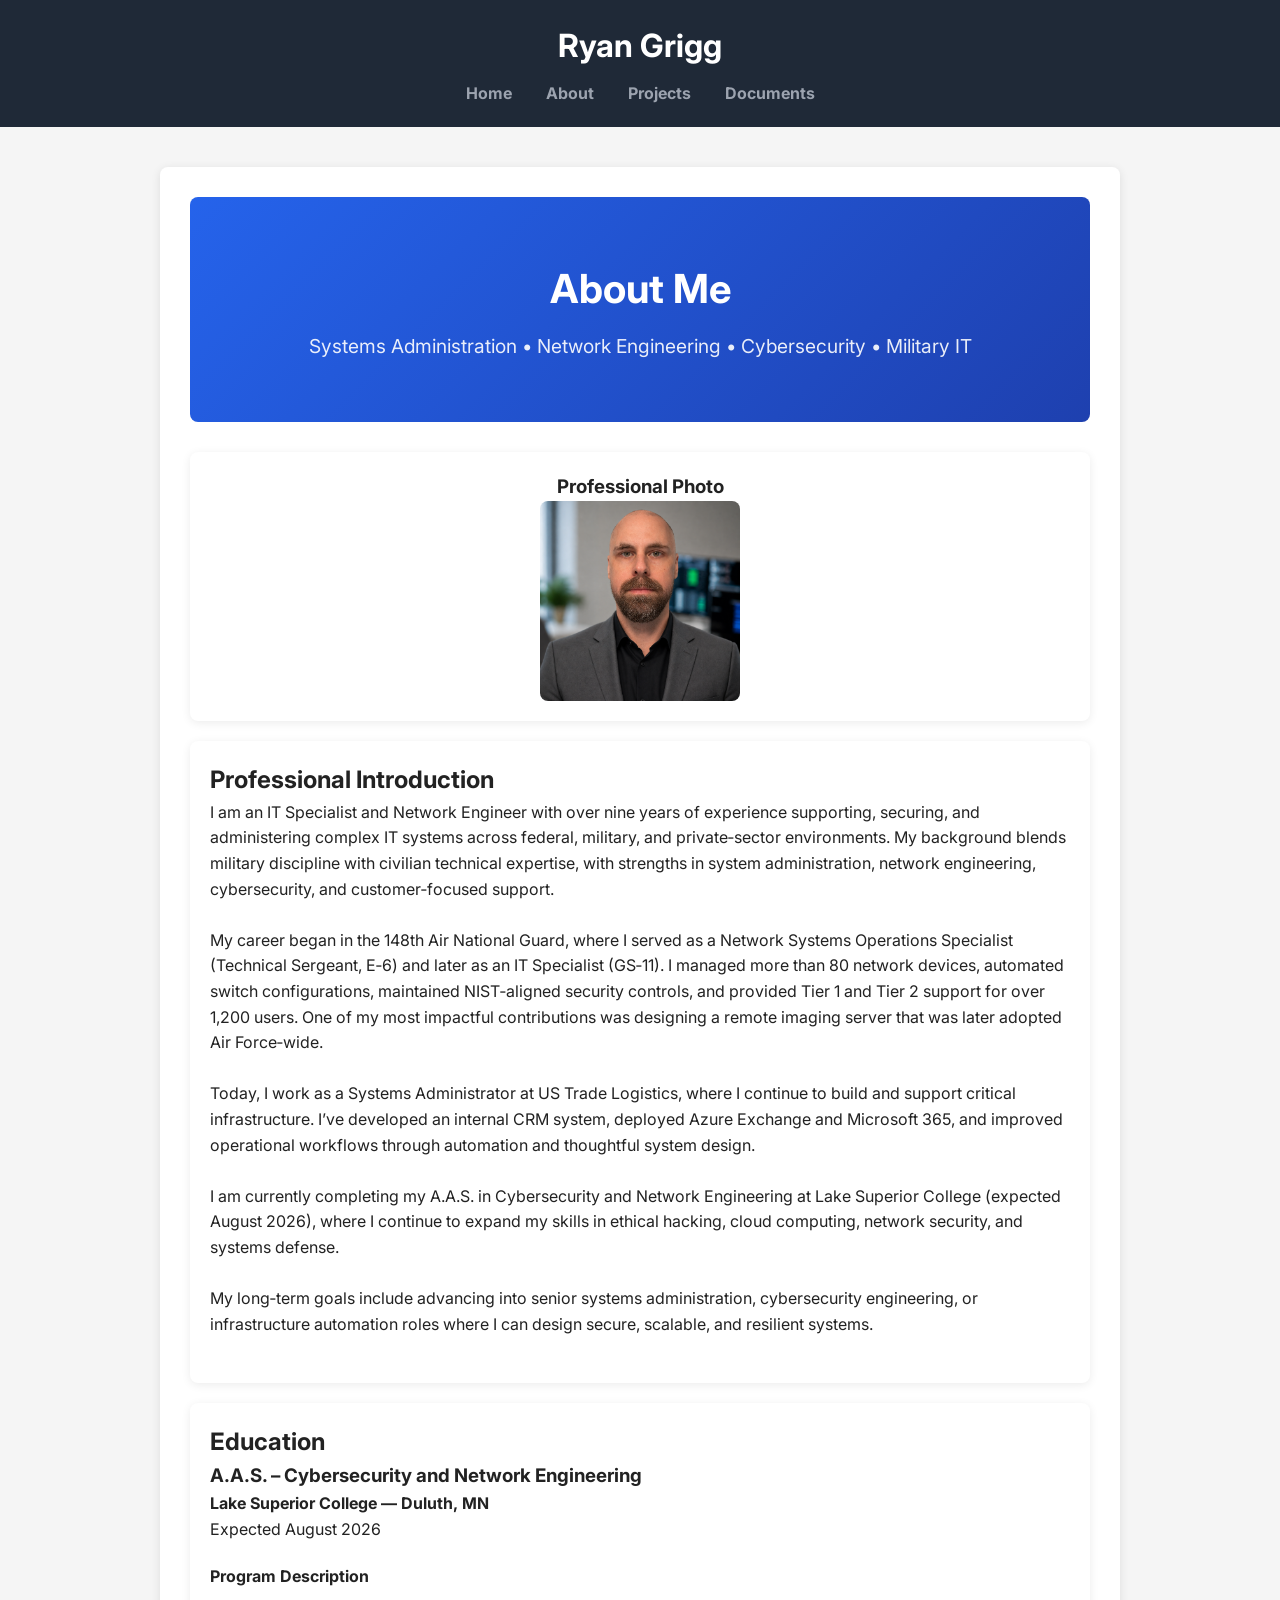
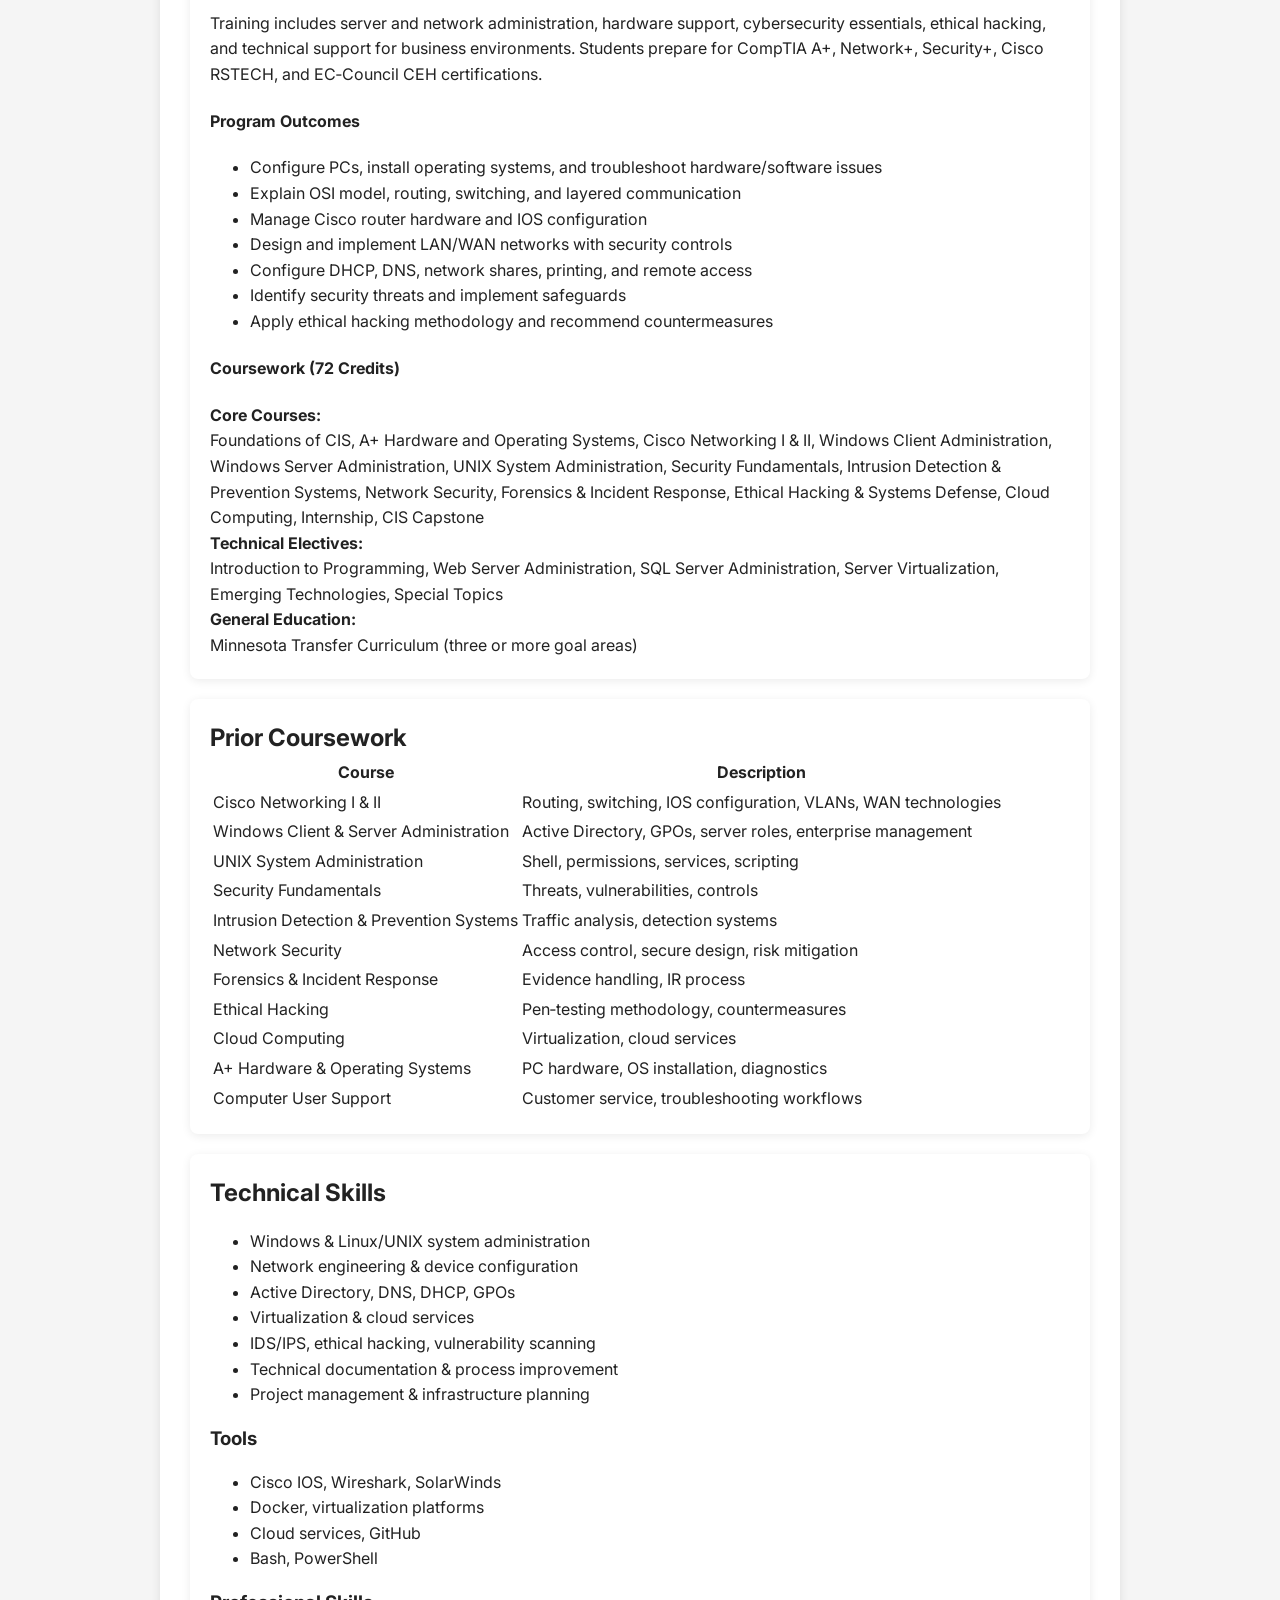
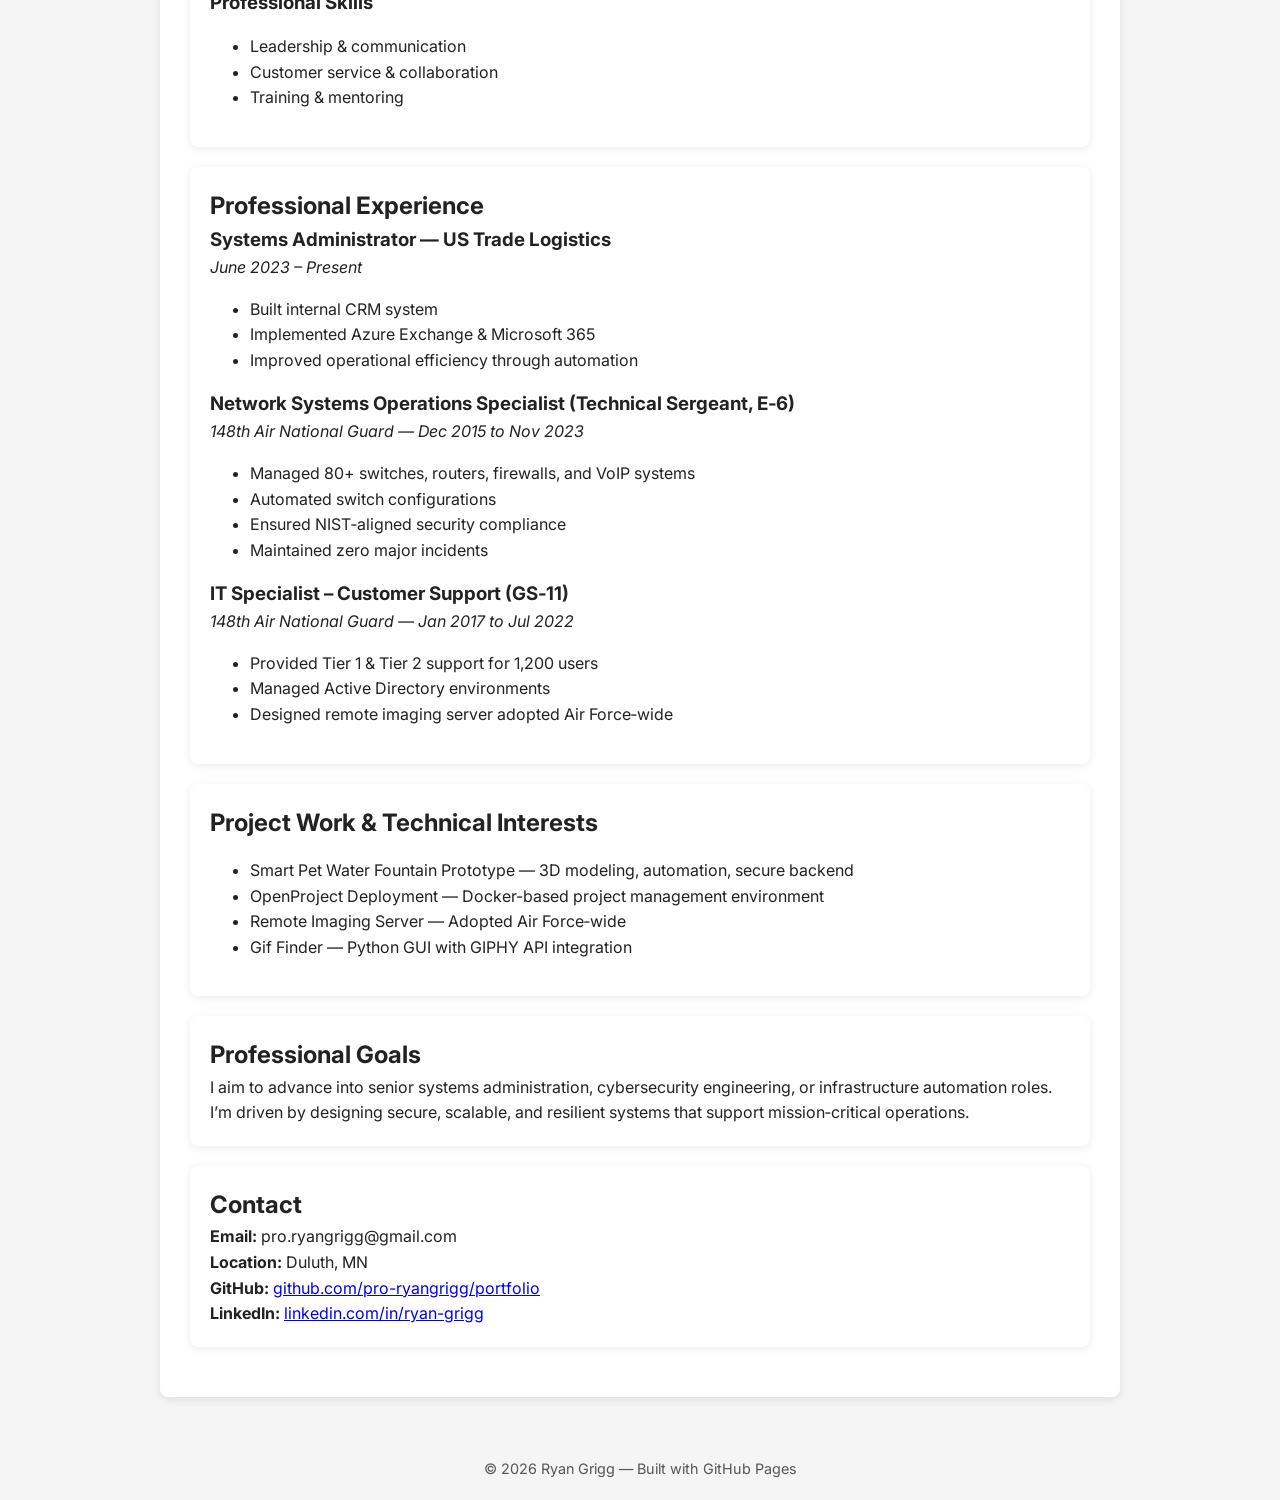
==== about/index.html @ 7e6bd0bf "Update index.html Added some line breaks" ====
<!DOCTYPE html>
<html lang="en">
<head>
    <meta charset="UTF-8">
    <meta name="viewport" content="width=device-width, initial-scale=1.0">
    <title>About Me | Ryan Grigg</title>

    <!-- CSS path goes UP one folder -->
    <link rel="stylesheet" href="../assets/css/style.css">

    <!-- Google Font -->
    <link href="https://fonts.googleapis.com/css2?family=Inter:wght@300;400;600&display=swap" rel="stylesheet">
</head>

<body>
<header>
    <h1>Ryan Grigg</h1>
    <nav>
        <a href="../">Home</a>
        <a href="../about/">About</a>
        <a href="../projects/">Projects</a>
        <a href="../documents/">Documents</a>
    </nav>
</header>

<main>

    <!-- HERO -->
    <section class="hero">
        <h1>About Me</h1>
        <p>Systems Administration • Network Engineering • Cybersecurity • Military IT</p>
    </section>

    <!-- INTRO -->

    <div class="card" style="text-align:center;">
        <h3>Professional Photo</h3>
        <img src="../images/Ryan_Pro.png" 
             alt="Professional Photo"
             style="max-width:200px; border-radius:8px; display:block; margin:0 auto;">
    </div>

    
    <div class="card">
        <h2>Professional Introduction</h2>
        <p>
            I am an IT Specialist and Network Engineer with over nine years of experience supporting, securing,
            and administering complex IT systems across federal, military, and private‑sector environments.
            My background blends military discipline with civilian technical expertise, with strengths in system
            administration, network engineering, cybersecurity, and customer‑focused support.
        </p><br>

        <p>
            My career began in the 148th Air National Guard, where I served as a Network Systems Operations Specialist
            (Technical Sergeant, E‑6) and later as an IT Specialist (GS‑11). I managed more than 80 network devices,
            automated switch configurations, maintained NIST‑aligned security controls, and provided Tier 1 and Tier 2
            support for over 1,200 users. One of my most impactful contributions was designing a remote imaging server
            that was later adopted Air Force‑wide.
        </p><br>

        <p>
            Today, I work as a Systems Administrator at US Trade Logistics, where I continue to build and support
            critical infrastructure. I’ve developed an internal CRM system, deployed Azure Exchange and Microsoft 365,
            and improved operational workflows through automation and thoughtful system design.
        </p><br>

        <p>
            I am currently completing my A.A.S. in Cybersecurity and Network Engineering at Lake Superior College
            (expected August 2026), where I continue to expand my skills in ethical hacking, cloud computing,
            network security, and systems defense.
        </p><br>

        <p>
            My long‑term goals include advancing into senior systems administration, cybersecurity engineering,
            or infrastructure automation roles where I can design secure, scalable, and resilient systems.
        </p><br>
    </div>

    <!-- EDUCATION -->
    <div class="card">
        <h2>Education</h2>

        <h3>A.A.S. – Cybersecurity and Network Engineering</h3>
        <p><strong>Lake Superior College — Duluth, MN</strong><br>
        Expected August 2026</p>

        <h4>Program Description</h4>
        <p>
            Training includes server and network administration, hardware support, cybersecurity essentials,
            ethical hacking, and technical support for business environments. Students prepare for CompTIA A+,
            Network+, Security+, Cisco RSTECH, and EC‑Council CEH certifications.
        </p>

        <h4>Program Outcomes</h4>
        <ul>
            <li>Configure PCs, install operating systems, and troubleshoot hardware/software issues</li>
            <li>Explain OSI model, routing, switching, and layered communication</li>
            <li>Manage Cisco router hardware and IOS configuration</li>
            <li>Design and implement LAN/WAN networks with security controls</li>
            <li>Configure DHCP, DNS, network shares, printing, and remote access</li>
            <li>Identify security threats and implement safeguards</li>
            <li>Apply ethical hacking methodology and recommend countermeasures</li>
        </ul>

        <h4>Coursework (72 Credits)</h4>
        <p><strong>Core Courses:</strong><br>
            Foundations of CIS, A+ Hardware and Operating Systems, Cisco Networking I & II,
            Windows Client Administration, Windows Server Administration, UNIX System Administration,
            Security Fundamentals, Intrusion Detection & Prevention Systems, Network Security,
            Forensics & Incident Response, Ethical Hacking & Systems Defense, Cloud Computing,
            Internship, CIS Capstone
        </p>

        <p><strong>Technical Electives:</strong><br>
            Introduction to Programming, Web Server Administration, SQL Server Administration,
            Server Virtualization, Emerging Technologies, Special Topics
        </p>

        <p><strong>General Education:</strong><br>
            Minnesota Transfer Curriculum (three or more goal areas)
        </p>
    </div>

    <!-- COURSE TABLE -->
    <div class="card">
        <h2>Prior Coursework</h2>

        <table>
            <tr><th>Course</th><th>Description</th></tr>
            <tr><td>Cisco Networking I & II</td><td>Routing, switching, IOS configuration, VLANs, WAN technologies</td></tr>
            <tr><td>Windows Client & Server Administration</td><td>Active Directory, GPOs, server roles, enterprise management</td></tr>
            <tr><td>UNIX System Administration</td><td>Shell, permissions, services, scripting</td></tr>
            <tr><td>Security Fundamentals</td><td>Threats, vulnerabilities, controls</td></tr>
            <tr><td>Intrusion Detection & Prevention Systems</td><td>Traffic analysis, detection systems</td></tr>
            <tr><td>Network Security</td><td>Access control, secure design, risk mitigation</td></tr>
            <tr><td>Forensics & Incident Response</td><td>Evidence handling, IR process</td></tr>
            <tr><td>Ethical Hacking</td><td>Pen‑testing methodology, countermeasures</td></tr>
            <tr><td>Cloud Computing</td><td>Virtualization, cloud services</td></tr>
            <tr><td>A+ Hardware & Operating Systems</td><td>PC hardware, OS installation, diagnostics</td></tr>
            <tr><td>Computer User Support</td><td>Customer service, troubleshooting workflows</td></tr>
        </table>
    </div>

    <!-- SKILLS -->
    <div class="card">
        <h2>Technical Skills</h2>
        <ul>
            <li>Windows & Linux/UNIX system administration</li>
            <li>Network engineering & device configuration</li>
            <li>Active Directory, DNS, DHCP, GPOs</li>
            <li>Virtualization & cloud services</li>
            <li>IDS/IPS, ethical hacking, vulnerability scanning</li>
            <li>Technical documentation & process improvement</li>
            <li>Project management & infrastructure planning</li>
        </ul>

        <h3>Tools</h3>
        <ul>
            <li>Cisco IOS, Wireshark, SolarWinds</li>
            <li>Docker, virtualization platforms</li>
            <li>Cloud services, GitHub</li>
            <li>Bash, PowerShell</li>
        </ul>

        <h3>Professional Skills</h3>
        <ul>
            <li>Leadership & communication</li>
            <li>Customer service & collaboration</li>
            <li>Training & mentoring</li>
        </ul>
    </div>

    <!-- EXPERIENCE -->
    <div class="card">
        <h2>Professional Experience</h2>

        <h3>Systems Administrator — US Trade Logistics</h3>
        <p><em>June 2023 – Present</em></p>
        <ul>
            <li>Built internal CRM system</li>
            <li>Implemented Azure Exchange & Microsoft 365</li>
            <li>Improved operational efficiency through automation</li>
        </ul>

        <h3>Network Systems Operations Specialist (Technical Sergeant, E‑6)</h3>
        <p><em>148th Air National Guard — Dec 2015 to Nov 2023</em></p>
        <ul>
            <li>Managed 80+ switches, routers, firewalls, and VoIP systems</li>
            <li>Automated switch configurations</li>
            <li>Ensured NIST‑aligned security compliance</li>
            <li>Maintained zero major incidents</li>
        </ul>

        <h3>IT Specialist – Customer Support (GS‑11)</h3>
        <p><em>148th Air National Guard — Jan 2017 to Jul 2022</em></p>
        <ul>
            <li>Provided Tier 1 & Tier 2 support for 1,200 users</li>
            <li>Managed Active Directory environments</li>
            <li>Designed remote imaging server adopted Air Force‑wide</li>
        </ul>
    </div>

    <!-- PROJECT INTERESTS -->
    <div class="card">
        <h2>Project Work & Technical Interests</h2>
        <ul>
            <li>Smart Pet Water Fountain Prototype — 3D modeling, automation, secure backend</li>
            <li>OpenProject Deployment — Docker-based project management environment</li>
            <li>Remote Imaging Server — Adopted Air Force‑wide</li>
            <li>Gif Finder — Python GUI with GIPHY API integration</li>
        </ul>
    </div>

    <!-- GOALS -->
    <div class="card">
        <h2>Professional Goals</h2>
        <p>
            I aim to advance into senior systems administration, cybersecurity engineering,
            or infrastructure automation roles. I’m driven by designing secure, scalable,
            and resilient systems that support mission‑critical operations.
        </p>
    </div>

    <!-- CONTACT -->
    <div class="card">
        <h2>Contact</h2>
        <p><strong>Email:</strong> pro.ryangrigg@gmail.com</p>
        <p><strong>Location:</strong> Duluth, MN</p>
        <p><strong>GitHub:</strong> <a href="https://github.com/pro-ryangrigg/portfolio">github.com/pro-ryangrigg/portfolio</a></p>
        <p><strong>LinkedIn:</strong> <a href="https://www.linkedin.com/in/ryan-grigg-b95979407/">linkedin.com/in/ryan-grigg</a></p>
    </div>

</main>

<footer>
    <p>© 2026 Ryan Grigg — Built with GitHub Pages</p>
</footer>

</body>
</html>
---- assets/css/style.css ----
/* -------------------------
   COLOR PALETTE
-------------------------- */
:root {
    --primary: #2563eb;
    --secondary: #1e40af;
    --accent: #0ea5e9;
    --dark: #1f2937;
    --light: #f3f4f6;
}

/* -------------------------
   GLOBAL BASE STYLES
-------------------------- */
body, h1, h2, h3, p, nav, header, main {
    margin: 0;
    padding: 0;
}

body {
    font-family: 'Inter', Arial, sans-serif;
    background: #f5f5f5;
    color: #222;
    line-height: 1.6;
}

/* -------------------------
   HEADER + NAVIGATION
-------------------------- */
header {
    background: var(--dark);
    color: white;
    padding: 20px;
    text-align: center;
}

nav {
    margin-top: 10px;
}

nav a {
    color: #9ca3af;
    margin: 0 15px;
    text-decoration: none;
    font-weight: bold;
    transition: color 0.2s ease, opacity 0.2s ease;
}

nav a:hover {
    color: white;
    opacity: 0.8;
}

/* -------------------------
   MAIN CONTENT CONTAINER
-------------------------- */
main {
    max-width: 900px;
    margin: 40px auto;
    background: white;
    padding: 30px;
    border-radius: 8px;
    box-shadow: 0 2px 10px rgba(0,0,0,0.1);
}

/* -------------------------
   LEVEL 1: HERO SECTION
-------------------------- */
.hero {
    background: linear-gradient(135deg, var(--primary), var(--secondary));
    color: white;
    padding: 60px 20px;
    text-align: center;
    border-radius: 8px;
    margin-bottom: 30px;
}

.hero h1 {
    font-size: 2.5rem;
    margin-bottom: 10px;
}

.hero p {
    font-size: 1.2rem;
    opacity: 0.9;
}

/* -------------------------
   LEVEL 2: CARD COMPONENTS
-------------------------- */
.card {
    background: white;
    padding: 20px;
    border-radius: 8px;
    box-shadow: 0 2px 10px rgba(0,0,0,0.08);
    margin-bottom: 20px;
    transition: transform 0.15s ease, box-shadow 0.15s ease;
}

.card:hover {
    transform: translateY(-3px);
    box-shadow: 0 4px 16px rgba(0,0,0,0.15);
}

/* -------------------------
   FOOTER
-------------------------- */
footer {
    text-align: center;
    padding: 20px;
    color: #555;
    font-size: 0.9rem;
    margin-top: 40px;
}

.profile-photo {
    display: block;
    margin: 0 auto;        /* centers the image */
    max-width: 200px;      /* controls size */
    border-radius: 8px;    /* optional: rounded corners */
}
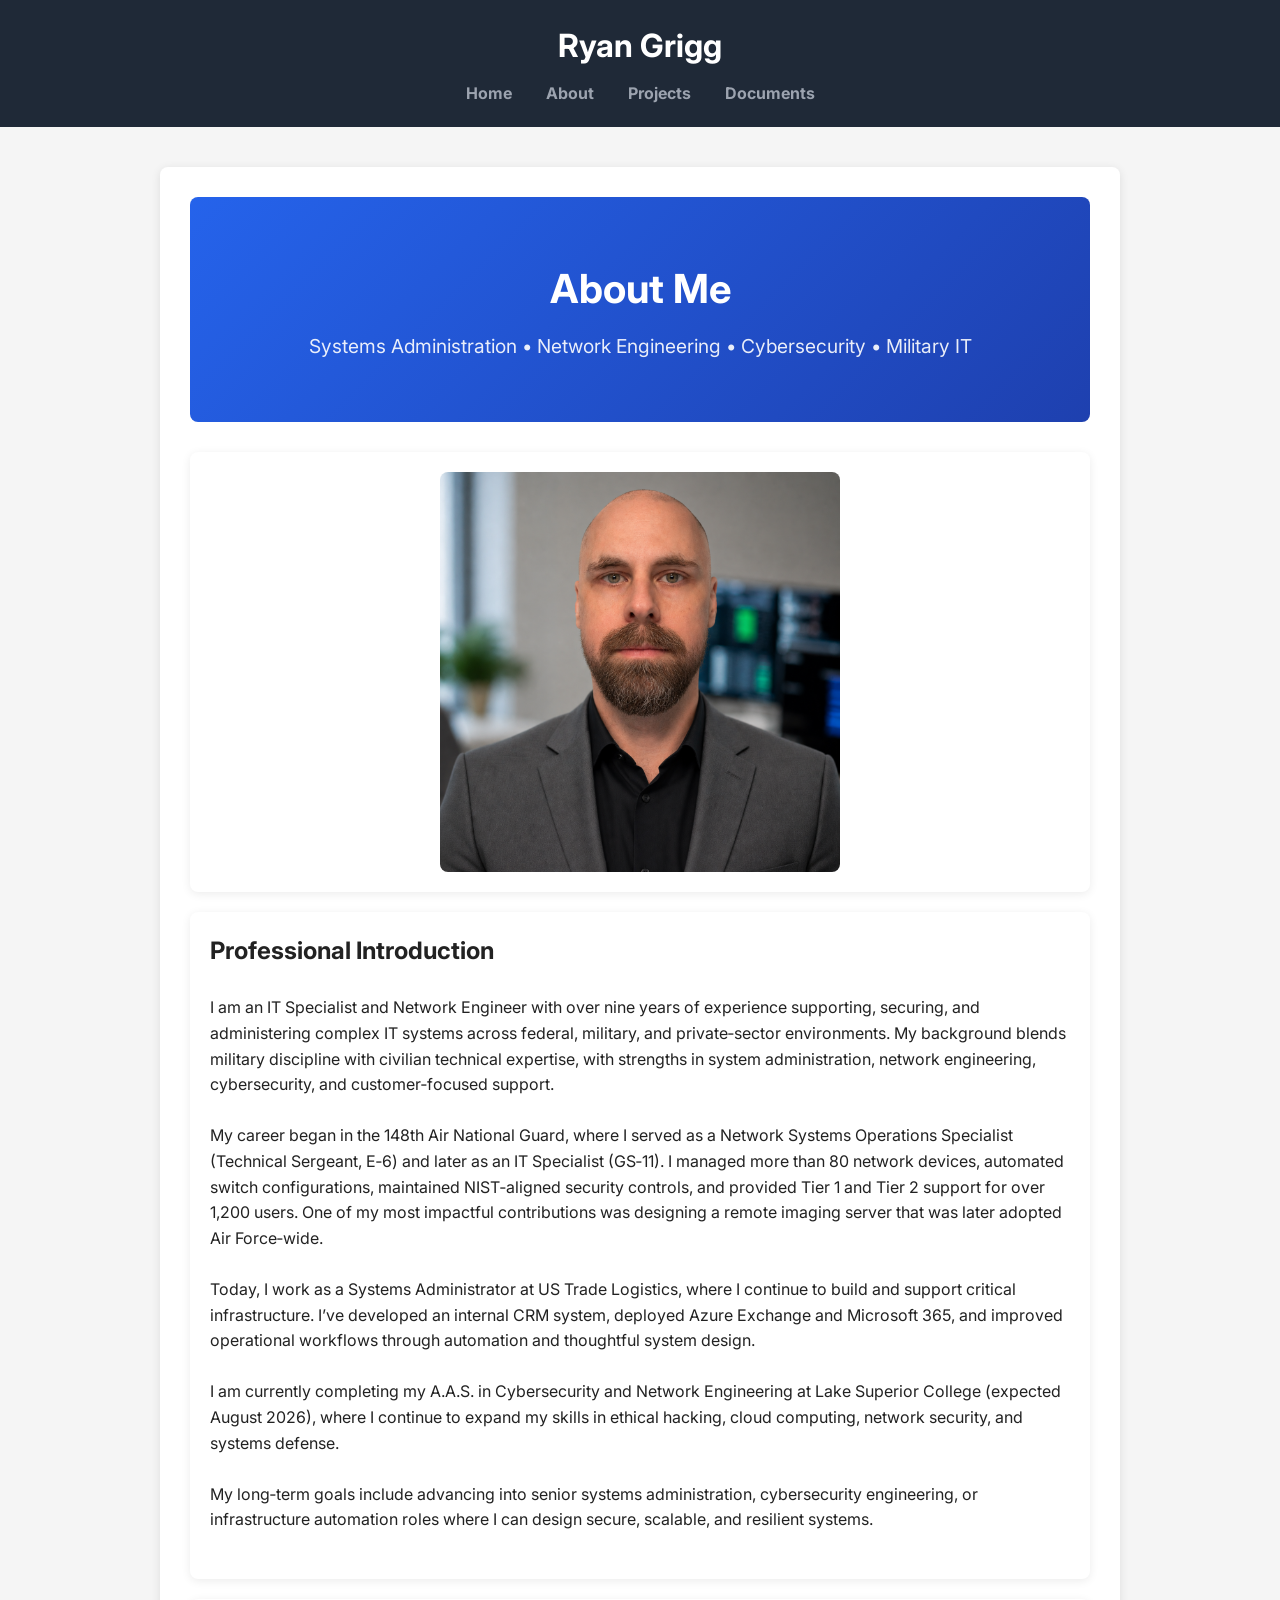
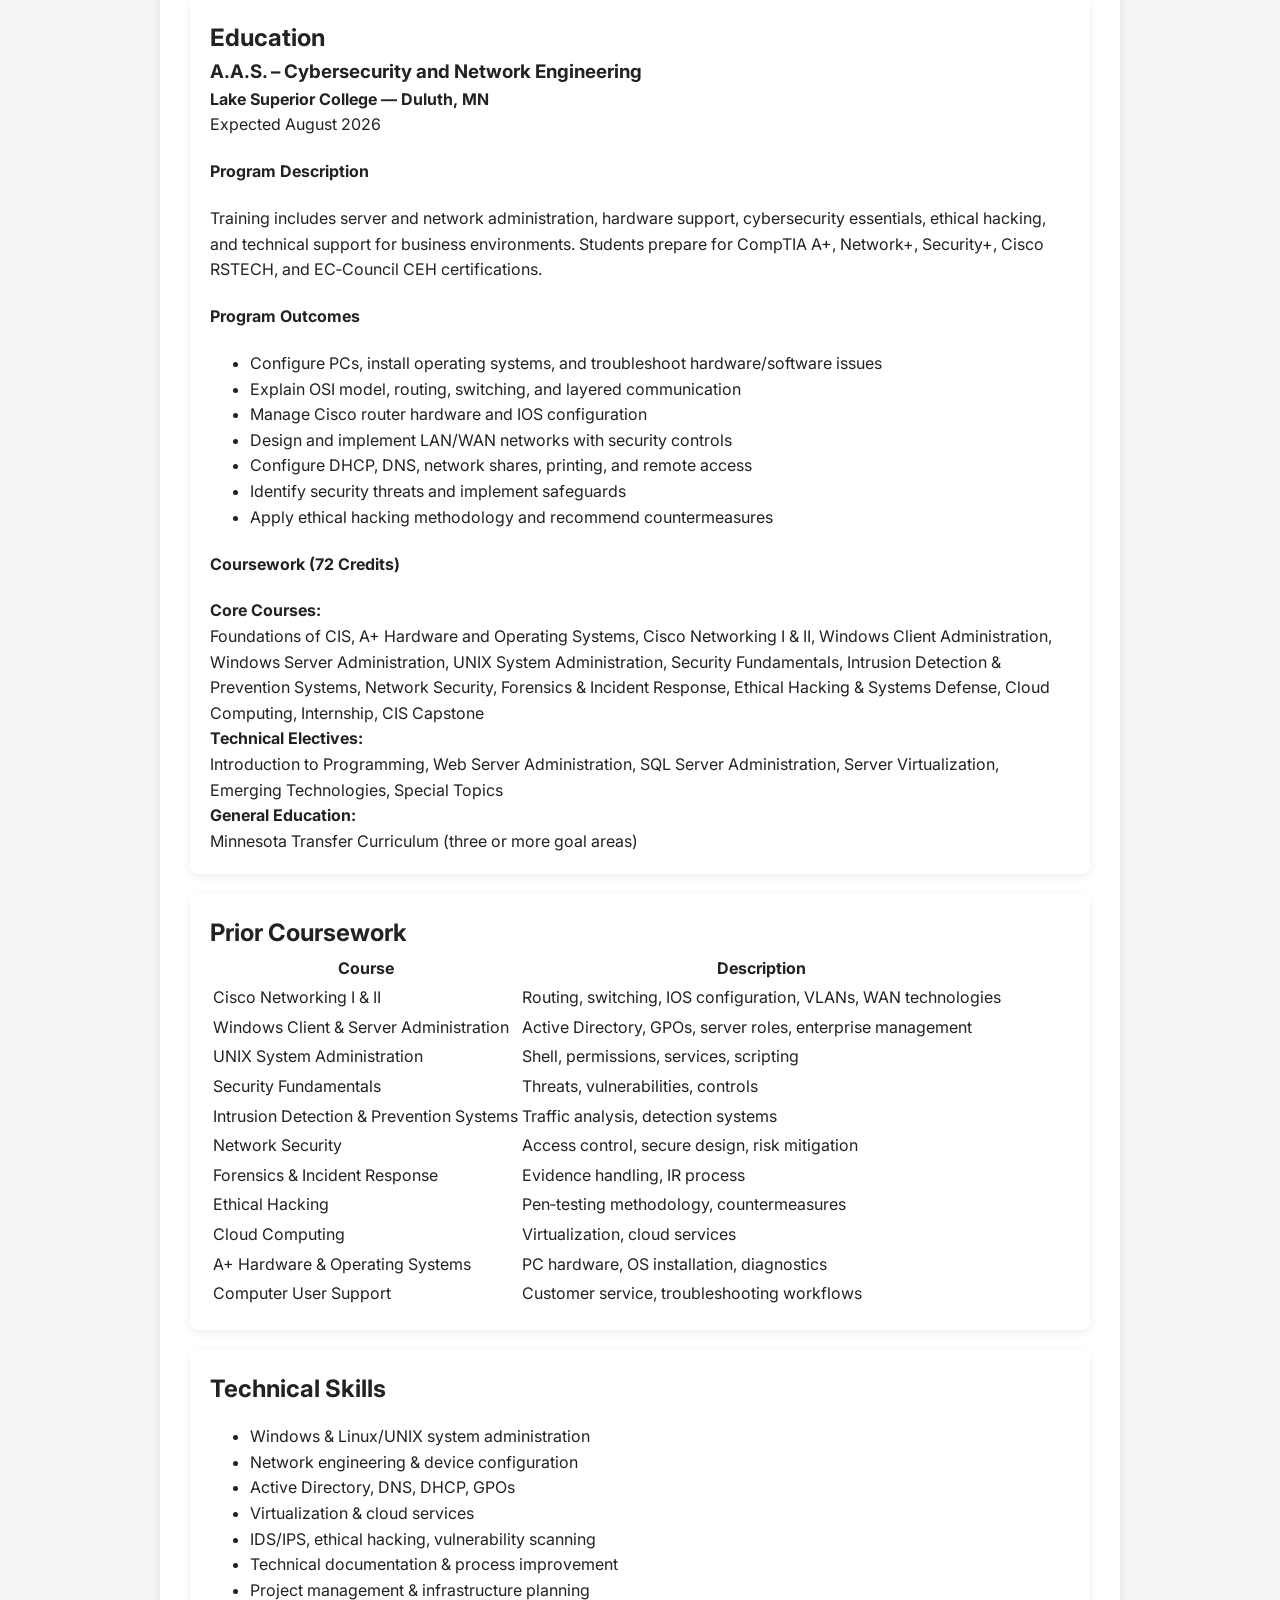
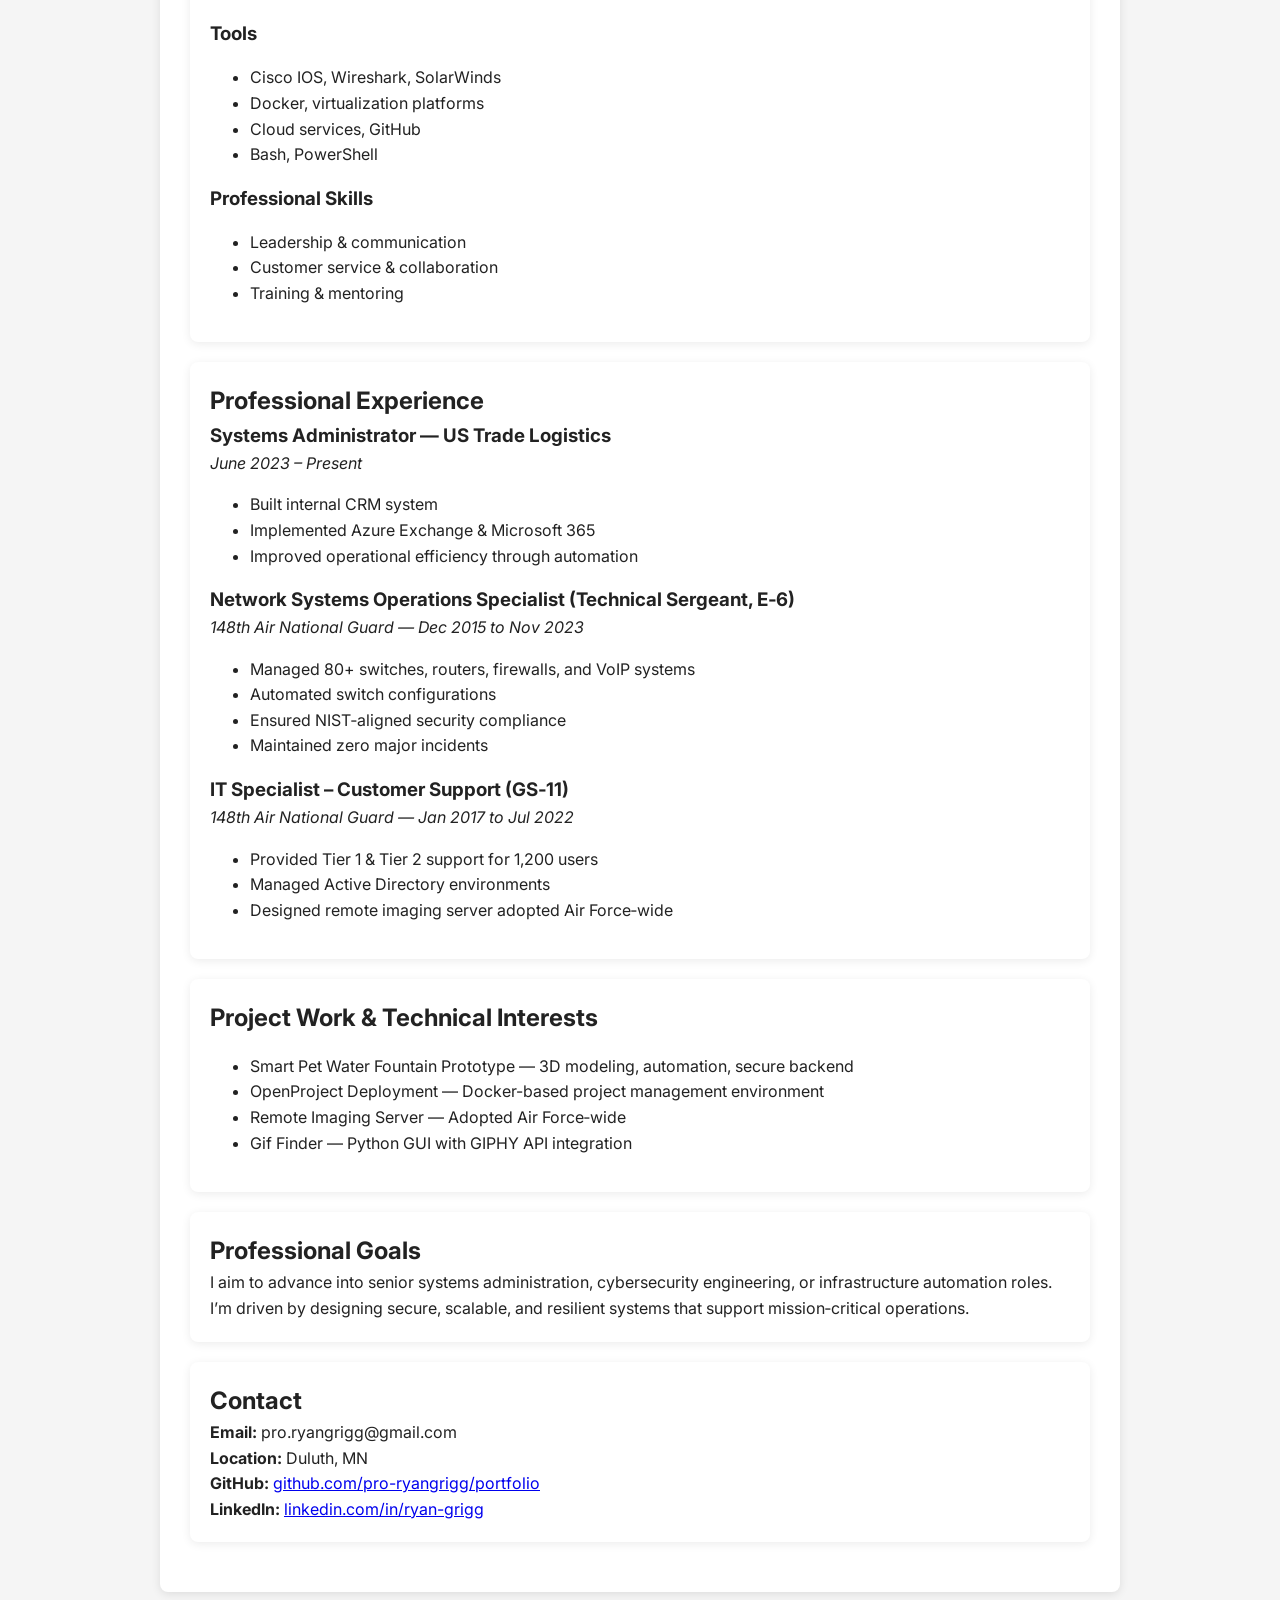
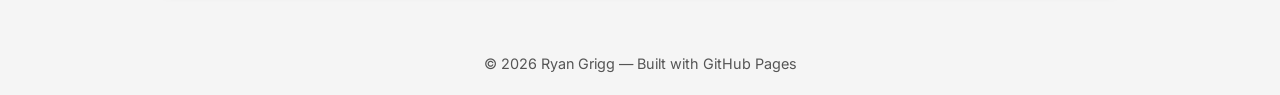
==== commit 856e1eab: "Update index.html Changed things" ====
--- a/about/index.html
+++ b/about/index.html
@@ -34,15 +34,14 @@
     <!-- INTRO -->
 
     <div class="card" style="text-align:center;">
-        <h3>Professional Photo</h3>
         <img src="../images/Ryan_Pro.png" 
              alt="Professional Photo"
-             style="max-width:200px; border-radius:8px; display:block; margin:0 auto;">
+             style="max-width:400px; border-radius:8px; display:block; margin:0 auto;">
     </div>
 
     
     <div class="card">
-        <h2>Professional Introduction</h2>
+        <h2>Professional Introduction</h2><br>
         <p>
             I am an IT Specialist and Network Engineer with over nine years of experience supporting, securing,
             and administering complex IT systems across federal, military, and private‑sector environments.
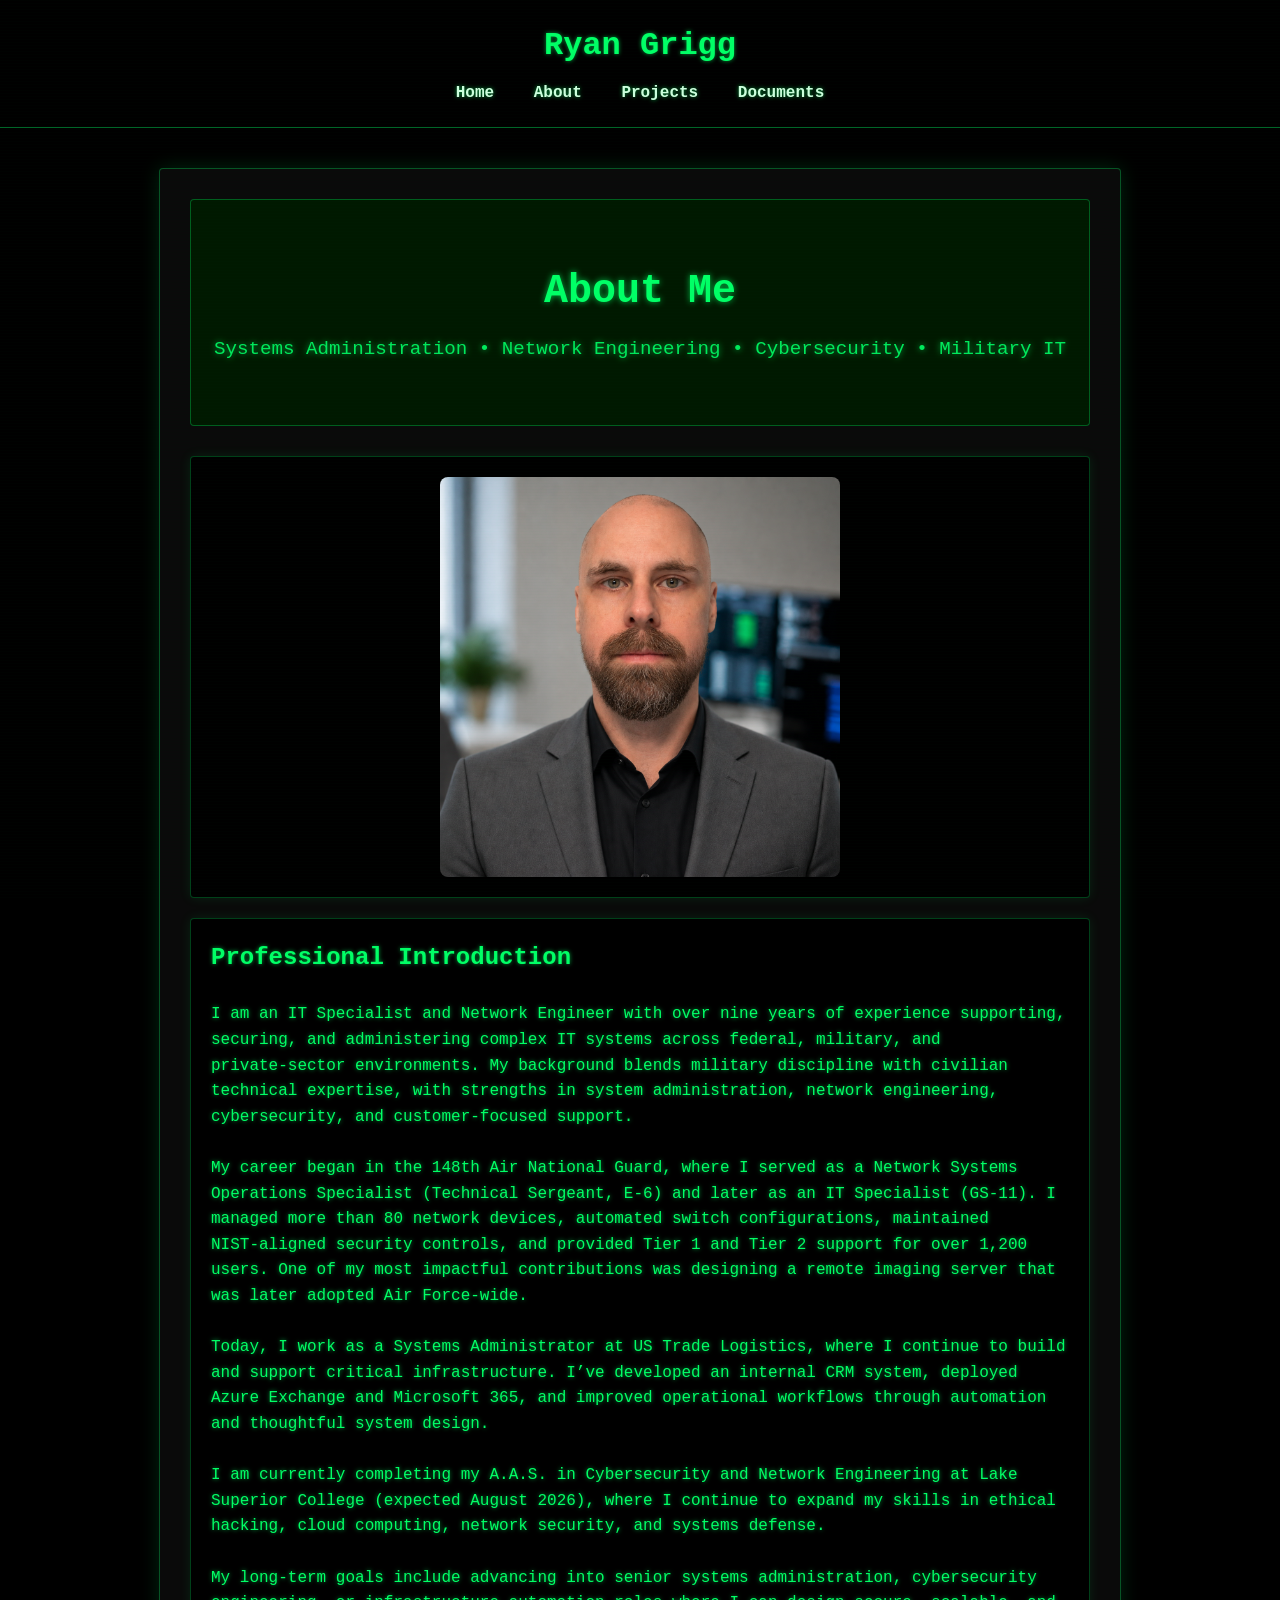
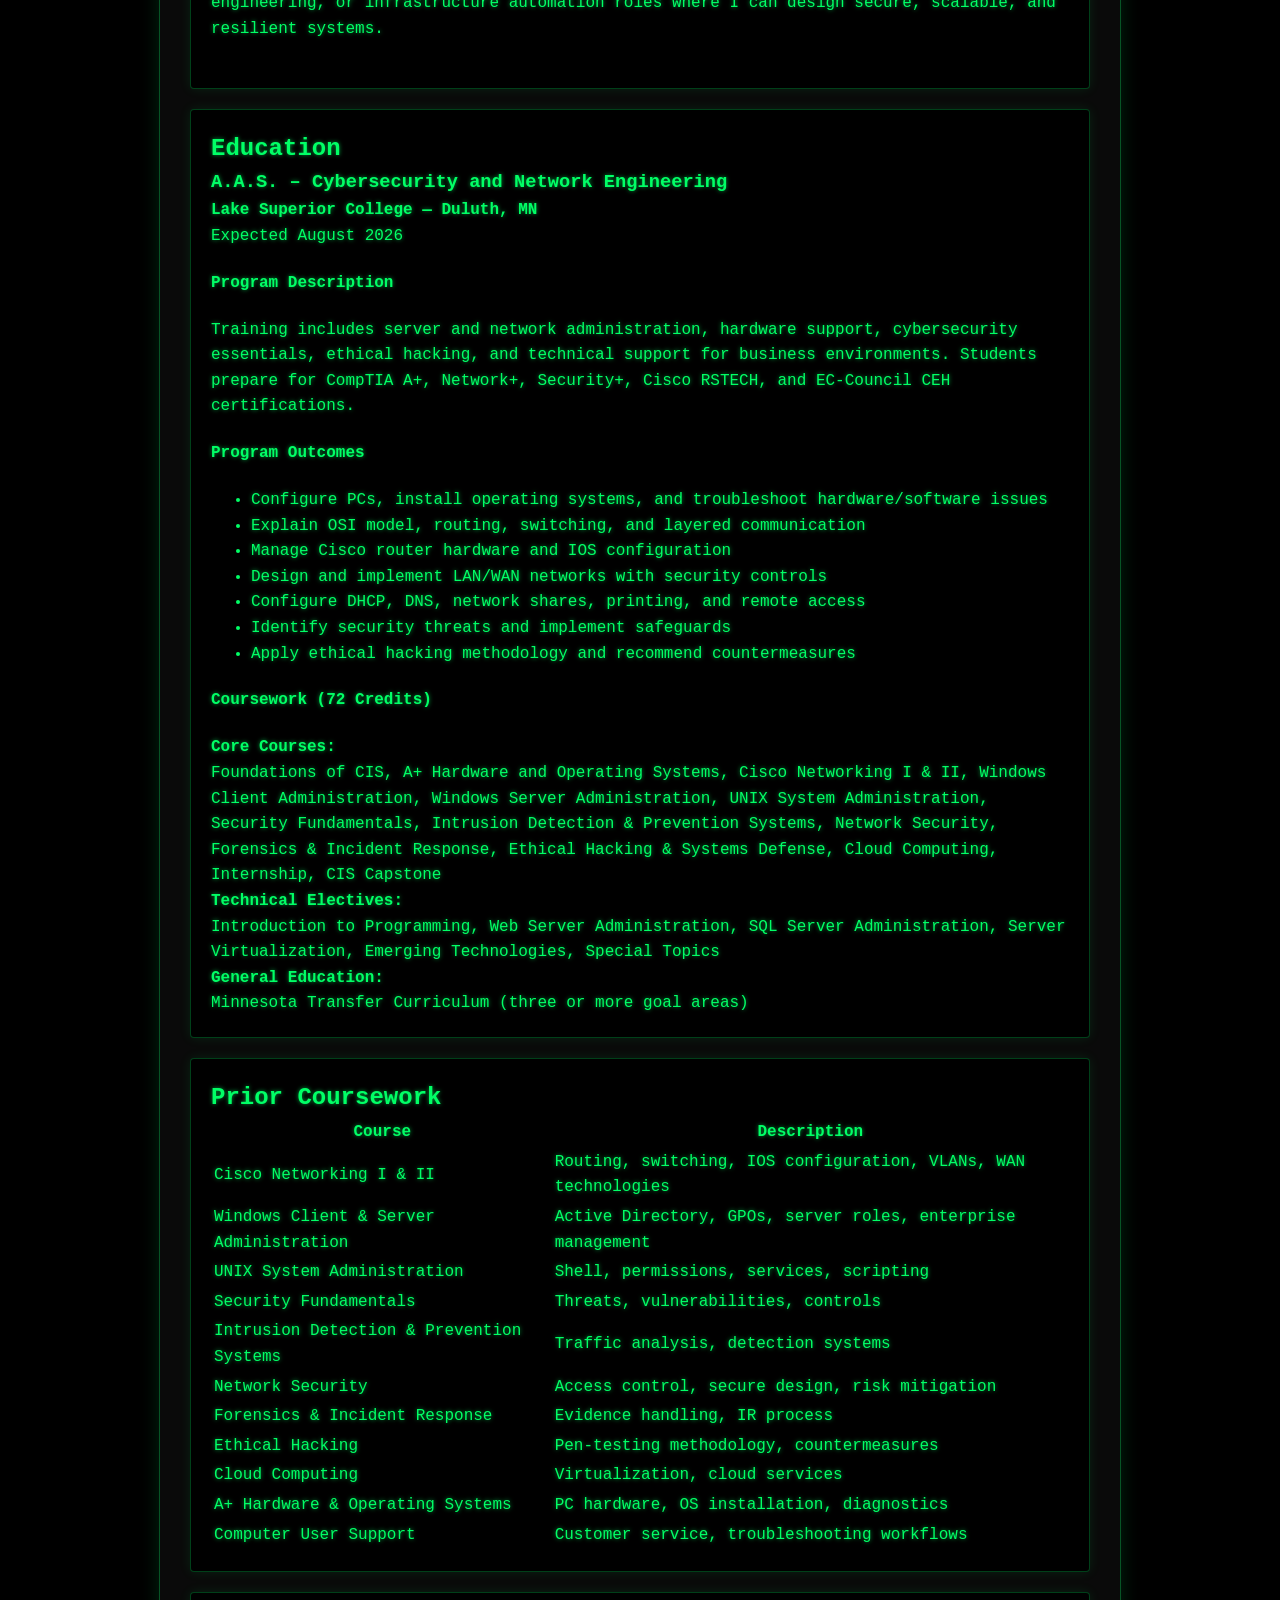
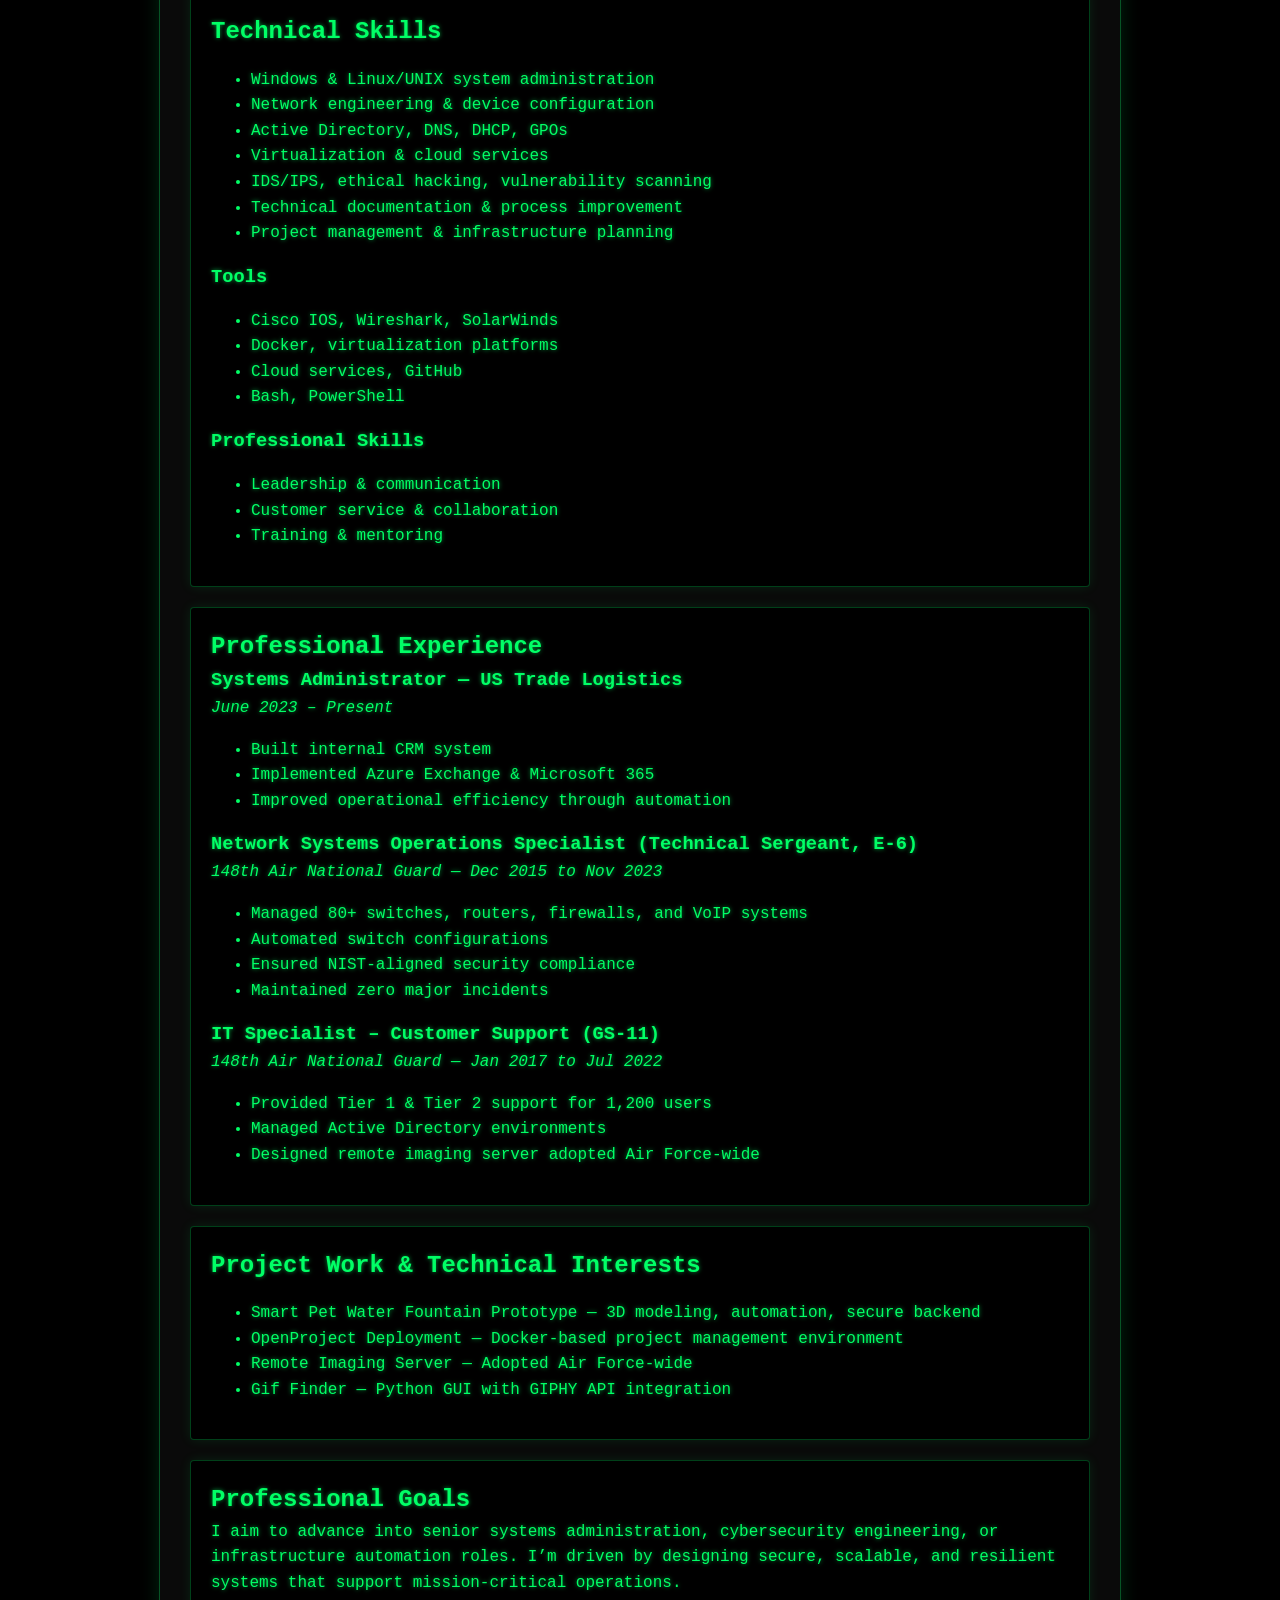
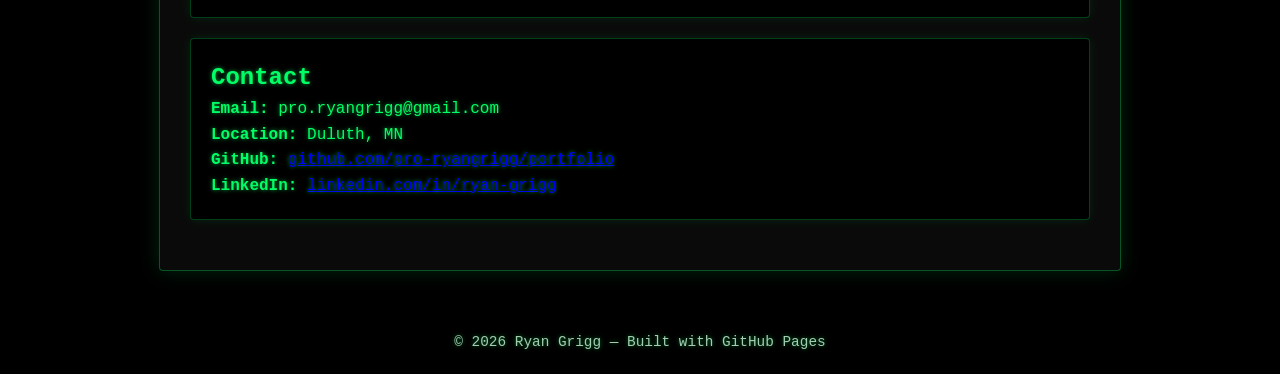
==== commit 6505612d: "Update index.html Added Matrix theme" ====
--- a/about/index.html
+++ b/about/index.html
@@ -13,6 +13,9 @@
 </head>
 
 <body>
+    <div class="matrix-bg">
+        <canvas id="matrixCanvas"></canvas>
+    </div>
 <header>
     <h1>Ryan Grigg</h1>
     <nav>
@@ -231,9 +234,46 @@
 
 </main>
 
-<footer>
-    <p>© 2026 Ryan Grigg — Built with GitHub Pages</p>
-</footer>
+    <footer>
+        <p>© 2026 Ryan Grigg — Built with GitHub Pages</p>
+    </footer>
+    <script>
+    const canvas = document.getElementById("matrix");
+    const ctx = canvas.getContext("2d");
+    
+    function resize() {
+        canvas.width = window.innerWidth;
+        canvas.height = window.innerHeight;
+    }
+    resize();
+    window.onresize = resize;
+    
+    const letters = "アカサタナハマヤラワ0123456789";
+    const fontSize = 16;
+    let columns = canvas.width / fontSize;
+    let drops = Array(Math.floor(columns)).fill(1);
+    
+    function draw() {
+        ctx.fillStyle = "rgba(0, 0, 0, 0.05)";
+        ctx.fillRect(0, 0, canvas.width, canvas.height);
+    
+        ctx.fillStyle = "#00ff66";
+        ctx.font = fontSize + "px monospace";
+    
+        for (let i = 0; i < drops.length; i++) {
+            const char = letters[Math.floor(Math.random() * letters.length)];
+            ctx.fillText(char, i * fontSize, drops[i] * fontSize);
+    
+            if (drops[i] * fontSize > canvas.height && Math.random() > 0.975) {
+                drops[i] = 0;
+            }
+    
+            drops[i]++;
+        }
+    }
+    
+    setInterval(draw, 50);
+    </script>
 
 </body>
 </html>
--- a/assets/css/style.css
+++ b/assets/css/style.css
@@ -1,12 +1,13 @@
 /* -------------------------
-   COLOR PALETTE
+   COLOR PALETTE — 80s TERMINAL GREEN
 -------------------------- */
 :root {
-    --primary: #2563eb;
-    --secondary: #1e40af;
-    --accent: #0ea5e9;
-    --dark: #1f2937;
-    --light: #f3f4f6;
+    --primary: #00ff66;      /* bright phosphor green */
+    --secondary: #00cc55;    /* dimmer green */
+    --accent: #33ff99;       /* soft neon green */
+    --dark: #000000;         /* pure CRT black */
+    --dark-card: #0a0a0a;    /* slightly lifted black */
+    --light: #ccffdd;        /* pale green text */
 }
 
 /* -------------------------
@@ -18,20 +19,22 @@
 }
 
 body {
-    font-family: 'Inter', Arial, sans-serif;
-    background: #f5f5f5;
-    color: #222;
+    font-family: 'Courier New', monospace; /* terminal font */
+    background: var(--dark);
+    color: var(--primary);
     line-height: 1.6;
+    text-shadow: 0 0 4px rgba(0,255,100,0.6); /* phosphor glow */
 }
 
 /* -------------------------
    HEADER + NAVIGATION
 -------------------------- */
 header {
-    background: var(--dark);
-    color: white;
+    background: #000000;
+    color: var(--primary);
     padding: 20px;
     text-align: center;
+    border-bottom: 1px solid rgba(0,255,100,0.4);
 }
 
 nav {
@@ -39,16 +42,16 @@
 }
 
 nav a {
-    color: #9ca3af;
+    color: var(--light);
     margin: 0 15px;
     text-decoration: none;
     font-weight: bold;
-    transition: color 0.2s ease, opacity 0.2s ease;
+    transition: color 0.2s ease, text-shadow 0.2s ease;
 }
 
 nav a:hover {
-    color: white;
-    opacity: 0.8;
+    color: var(--primary);
+    text-shadow: 0 0 8px var(--primary);
 }
 
 /* -------------------------
@@ -57,22 +60,25 @@
 main {
     max-width: 900px;
     margin: 40px auto;
-    background: white;
+    background: var(--dark-card);
     padding: 30px;
-    border-radius: 8px;
-    box-shadow: 0 2px 10px rgba(0,0,0,0.1);
+    border-radius: 4px;
+    border: 1px solid rgba(0,255,100,0.3);
+    box-shadow: 0 0 20px rgba(0,255,100,0.15);
 }
 
 /* -------------------------
-   LEVEL 1: HERO SECTION
+   HERO SECTION
 -------------------------- */
 .hero {
-    background: linear-gradient(135deg, var(--primary), var(--secondary));
-    color: white;
+    background: #001900;
+    color: var(--primary);
     padding: 60px 20px;
     text-align: center;
-    border-radius: 8px;
+    border-radius: 4px;
     margin-bottom: 30px;
+    border: 1px solid rgba(0,255,100,0.3);
+    text-shadow: 0 0 6px rgba(0,255,100,0.7);
 }
 
 .hero h1 {
@@ -86,20 +92,21 @@
 }
 
 /* -------------------------
-   LEVEL 2: CARD COMPONENTS
+   CARD COMPONENTS
 -------------------------- */
 .card {
-    background: white;
+    background: #000000;
     padding: 20px;
-    border-radius: 8px;
-    box-shadow: 0 2px 10px rgba(0,0,0,0.08);
+    border-radius: 4px;
+    border: 1px solid rgba(0,255,100,0.25);
     margin-bottom: 20px;
+    box-shadow: 0 0 12px rgba(0,255,100,0.1);
     transition: transform 0.15s ease, box-shadow 0.15s ease;
 }
 
 .card:hover {
     transform: translateY(-3px);
-    box-shadow: 0 4px 16px rgba(0,0,0,0.15);
+    box-shadow: 0 0 18px rgba(0,255,100,0.3);
 }
 
 /* -------------------------
@@ -108,16 +115,77 @@
 footer {
     text-align: center;
     padding: 20px;
-    color: #555;
+    color: var(--light);
     font-size: 0.9rem;
     margin-top: 40px;
+    opacity: 0.8;
 }
 
+/* -------------------------
+   PROFILE IMAGE
+-------------------------- */
 .profile-photo {
     display: block;
-    margin: 0 auto;        /* centers the image */
-    max-width: 200px;      /* controls size */
-    border-radius: 8px;    /* optional: rounded corners */
+    margin: 0 auto;
+    max-width: 200px;
+    border-radius: 4px;
+    box-shadow: 0 0 12px rgba(0,255,100,0.3);
+    border: 1px solid rgba(0,255,100,0.4);
 }
 
+/* -------------------------
+   CRT SCANLINE EFFECT
+-------------------------- */
+body::before {
+    content: "";
+    position: fixed;
+    top: 0;
+    left: 0;
+    width: 100%;
+    height: 100%;
+    pointer-events: none;
+    background: repeating-linear-gradient(
+        to bottom,
+        rgba(0,255,100,0.03),
+        rgba(0,255,100,0.03) 1px,
+        transparent 1px,
+        transparent 3px
+    );
+    z-index: 9999;
+    opacity: 0.25;
+}
 
+/* -------------------------
+   CRT FLICKER EFFECT
+-------------------------- */
+@keyframes crt-flicker {
+    0% { opacity: 1; }
+    50% { opacity: 0.97; }
+    100% { opacity: 1; }
+}
+
+body {
+    animation: crt-flicker 0.15s infinite;
+}
+
+/* -------------------------
+   MATRIX FALLING CODE BACKGROUND
+-------------------------- */
+.matrix-bg {
+    position: fixed;
+    top: 0;
+    left: 0;
+    width: 100%;
+    height: 100%;
+    pointer-events: none;
+    z-index: -1;
+    background: black;
+    overflow: hidden;
+}
+
+.matrix-bg canvas {
+    width: 100%;
+    height: 100%;
+    display: block;
+}
+
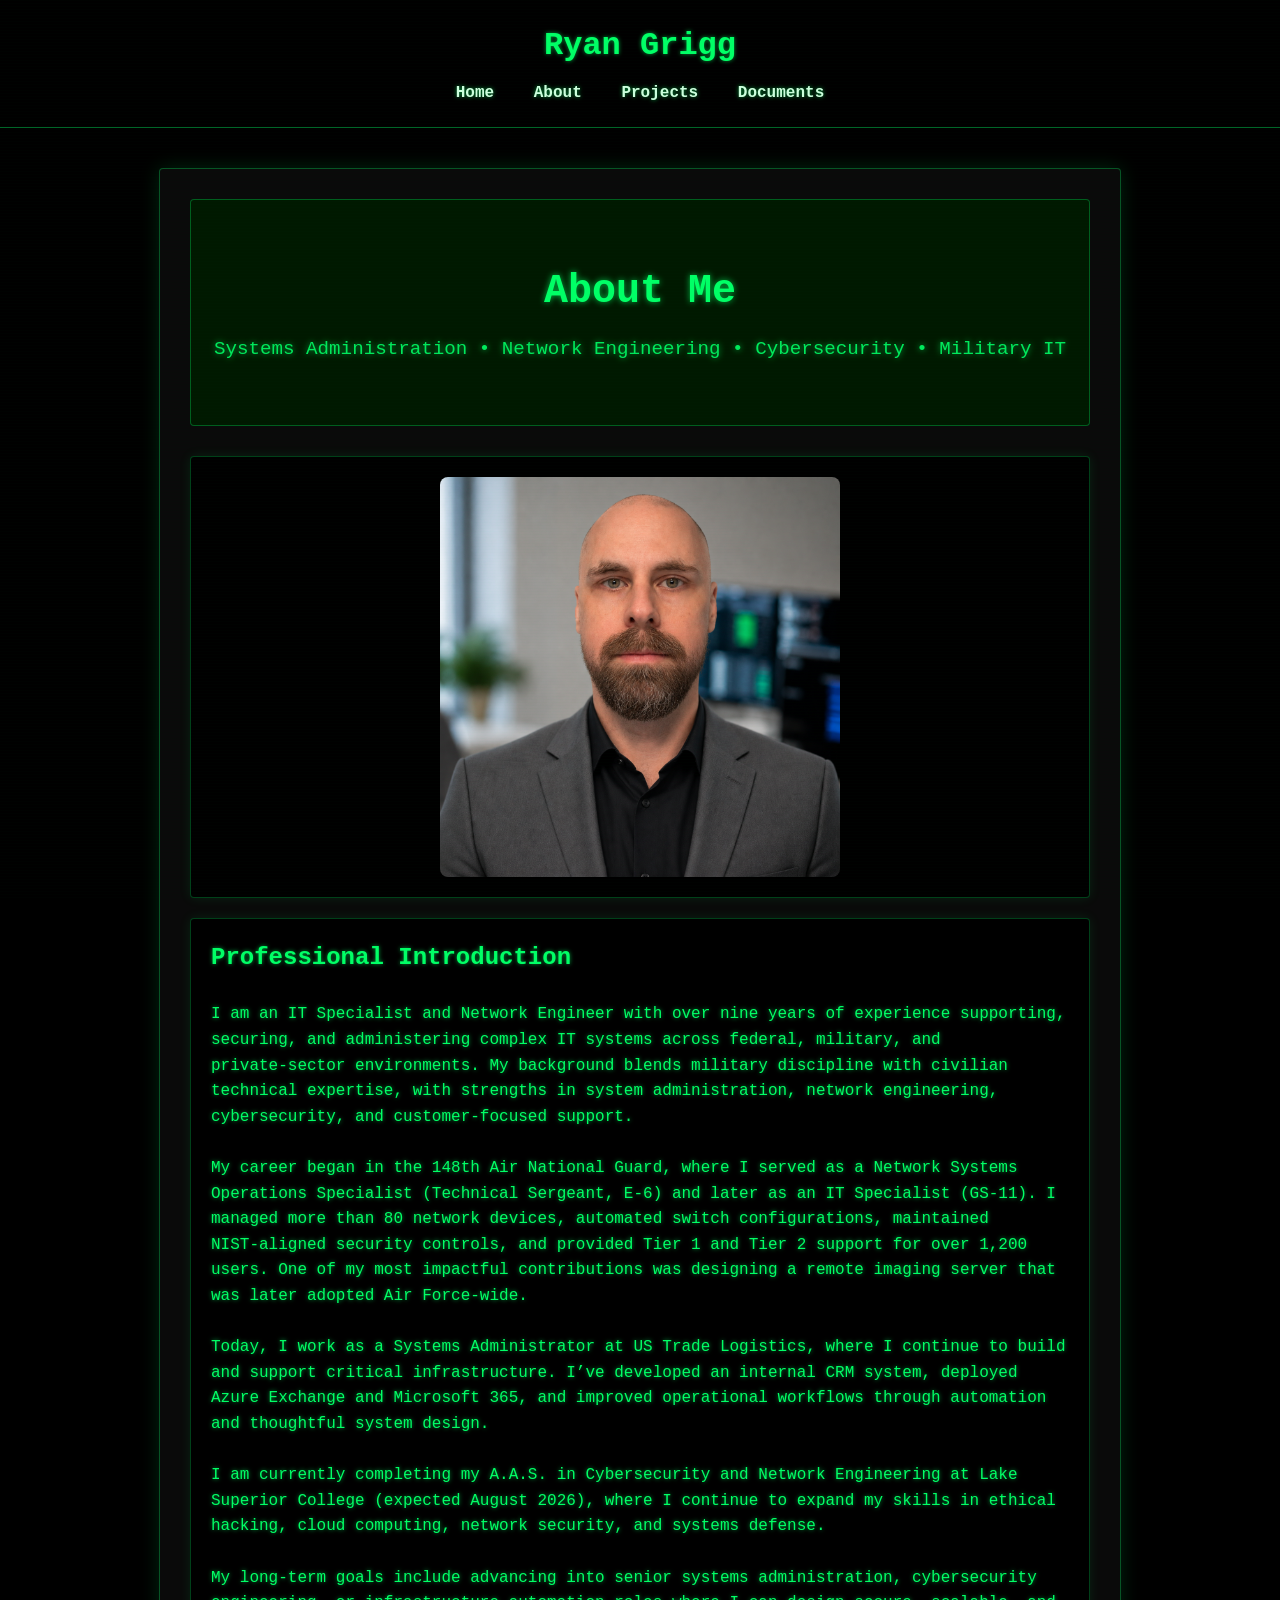
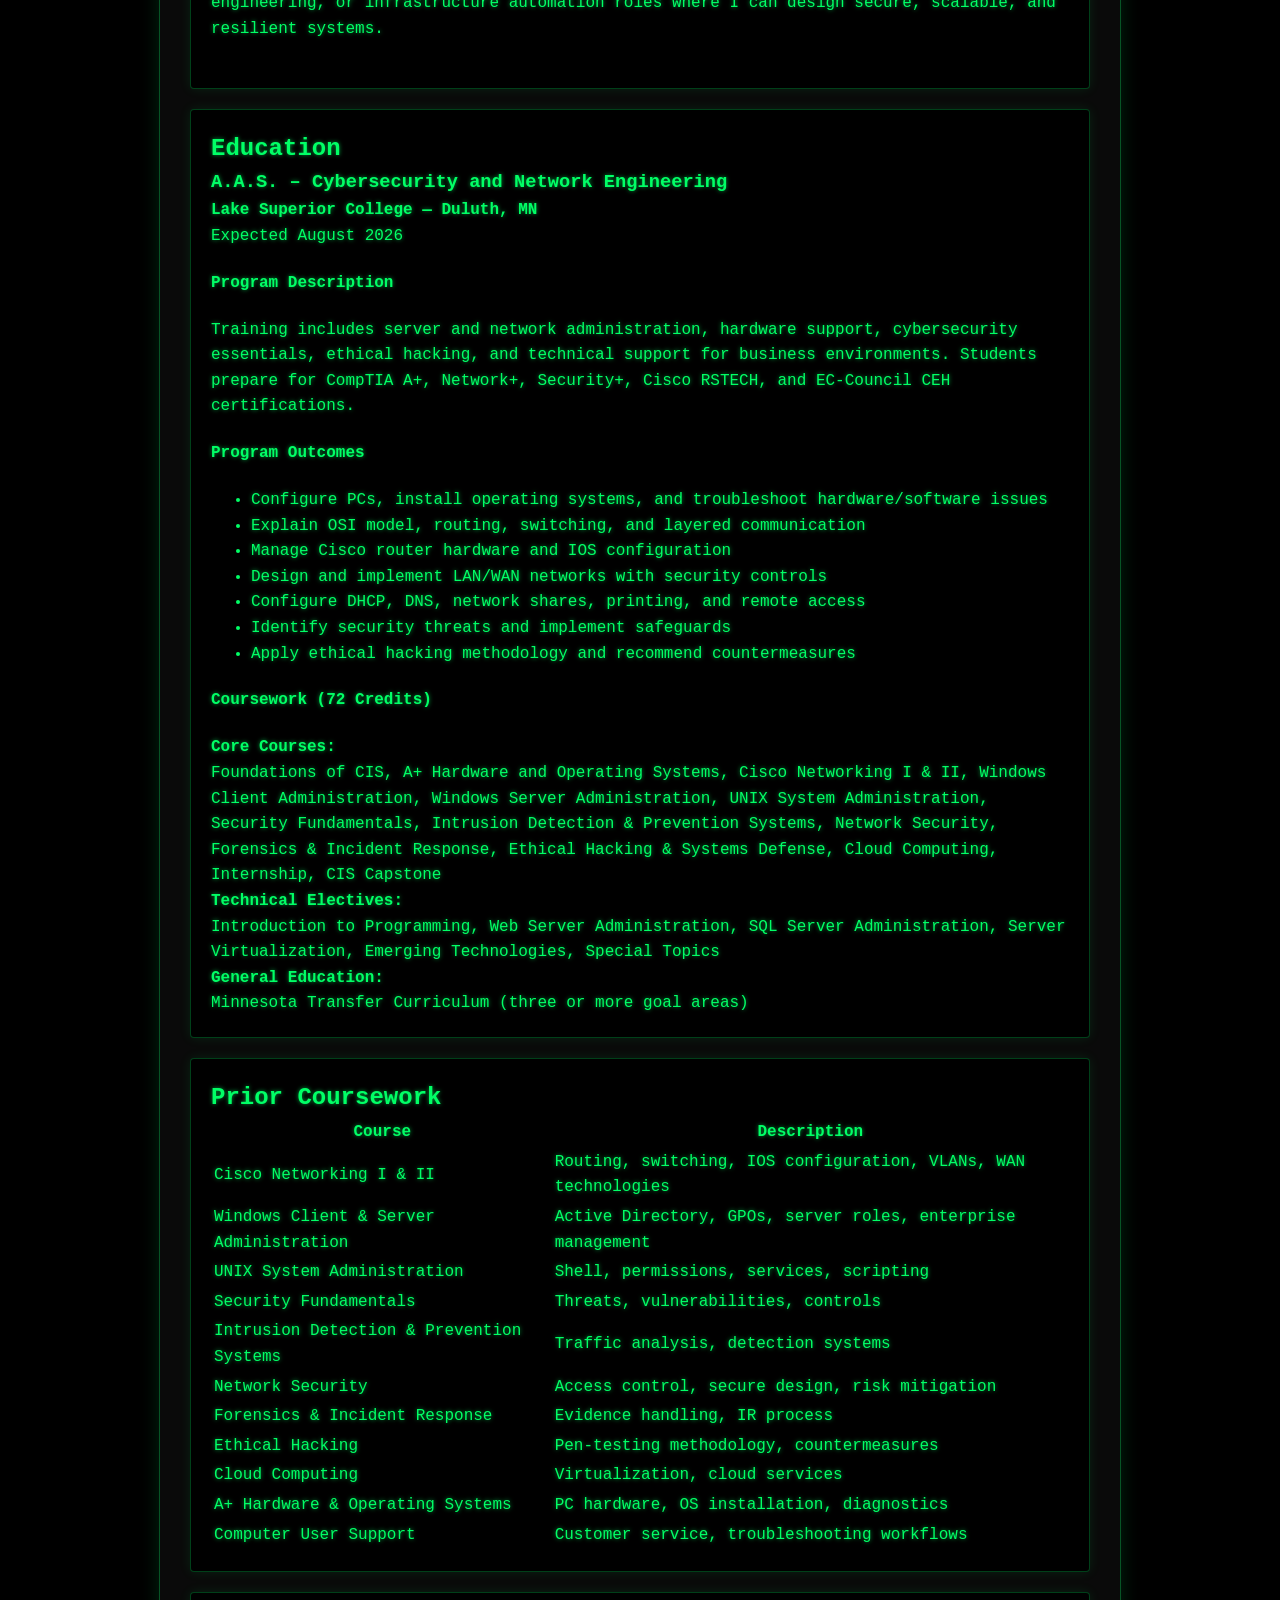
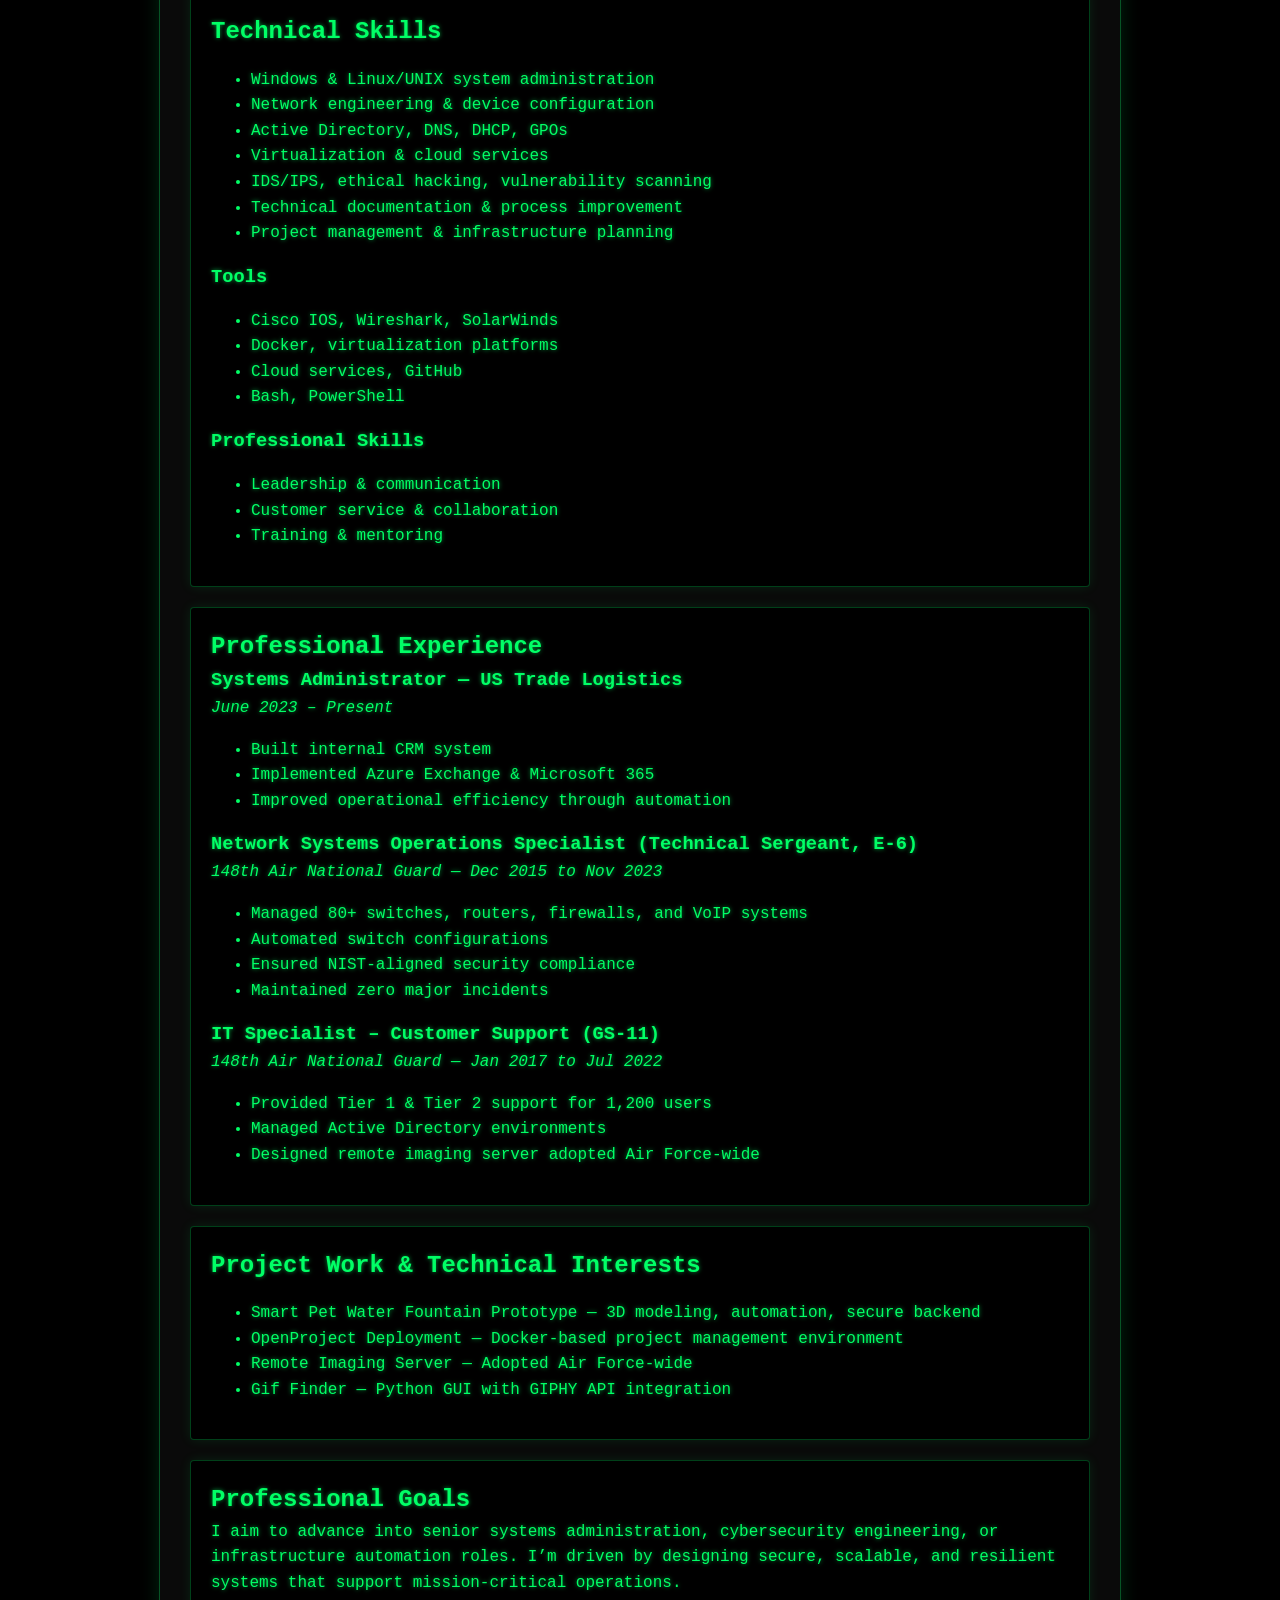
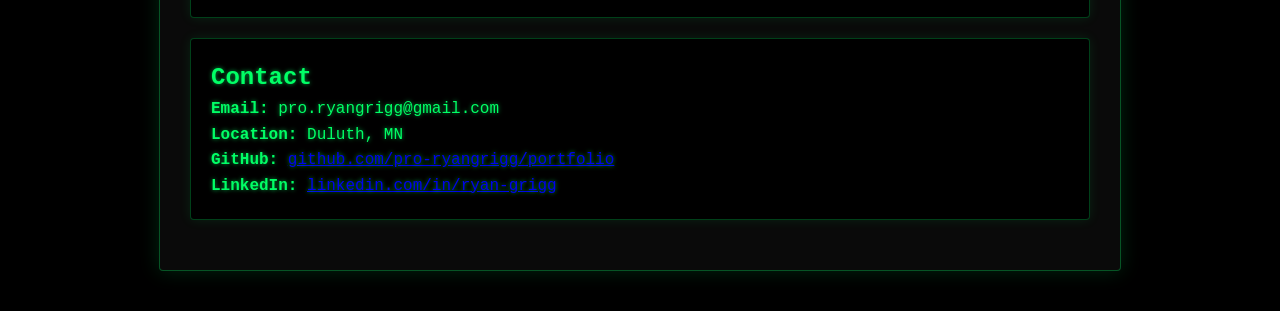
==== commit 6eefaea9: "Update index.html Updated a tab" ====
--- a/about/index.html
+++ b/about/index.html
@@ -234,46 +234,42 @@
 
 </main>
 
-    <footer>
-        <p>© 2026 Ryan Grigg — Built with GitHub Pages</p>
-    </footer>
-    <script>
-    const canvas = document.getElementById("matrix");
-    const ctx = canvas.getContext("2d");
-    
-    function resize() {
-        canvas.width = window.innerWidth;
-        canvas.height = window.innerHeight;
+<script>
+const canvas = document.getElementById("matrix");
+const ctx = canvas.getContext("2d");
+
+function resize() {
+    canvas.width = window.innerWidth;
+    canvas.height = window.innerHeight;
+}
+resize();
+window.onresize = resize;
+
+const letters = "アカサタナハマヤラワ0123456789";
+const fontSize = 16;
+let columns = canvas.width / fontSize;
+let drops = Array(Math.floor(columns)).fill(1);
+
+function draw() {
+    ctx.fillStyle = "rgba(0, 0, 0, 0.05)";
+    ctx.fillRect(0, 0, canvas.width, canvas.height);
+
+    ctx.fillStyle = "#00ff66";
+    ctx.font = fontSize + "px monospace";
+
+    for (let i = 0; i < drops.length; i++) {
+        const char = letters[Math.floor(Math.random() * letters.length)];
+        ctx.fillText(char, i * fontSize, drops[i] * fontSize);
+
+        if (drops[i] * fontSize > canvas.height && Math.random() > 0.975) {
+            drops[i] = 0;
+        }
+
+        drops[i]++;
     }
-    resize();
-    window.onresize = resize;
-    
-    const letters = "アカサタナハマヤラワ0123456789";
-    const fontSize = 16;
-    let columns = canvas.width / fontSize;
-    let drops = Array(Math.floor(columns)).fill(1);
-    
-    function draw() {
-        ctx.fillStyle = "rgba(0, 0, 0, 0.05)";
-        ctx.fillRect(0, 0, canvas.width, canvas.height);
-    
-        ctx.fillStyle = "#00ff66";
-        ctx.font = fontSize + "px monospace";
-    
-        for (let i = 0; i < drops.length; i++) {
-            const char = letters[Math.floor(Math.random() * letters.length)];
-            ctx.fillText(char, i * fontSize, drops[i] * fontSize);
-    
-            if (drops[i] * fontSize > canvas.height && Math.random() > 0.975) {
-                drops[i] = 0;
-            }
-    
-            drops[i]++;
-        }
-    }
-    
-    setInterval(draw, 50);
-    </script>
-
+}
+
+setInterval(draw, 50);
+</script>
 </body>
 </html>
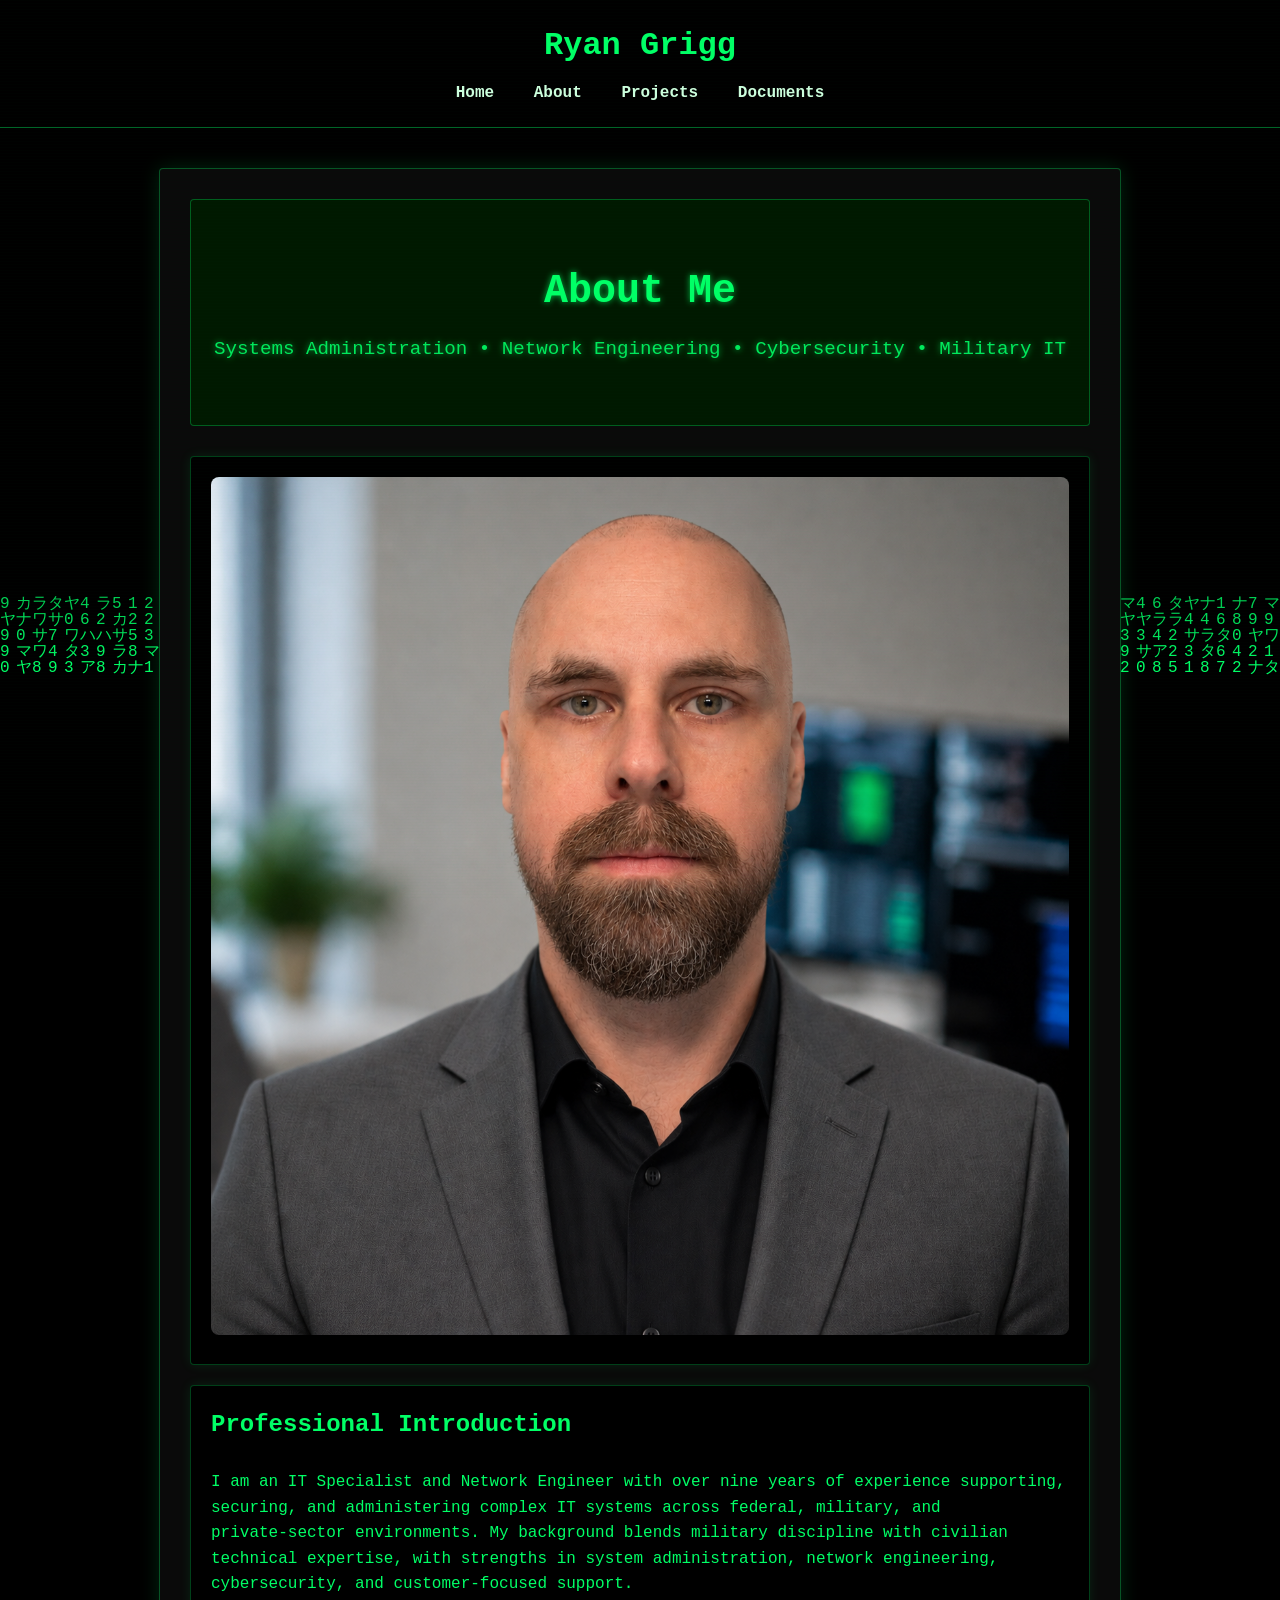
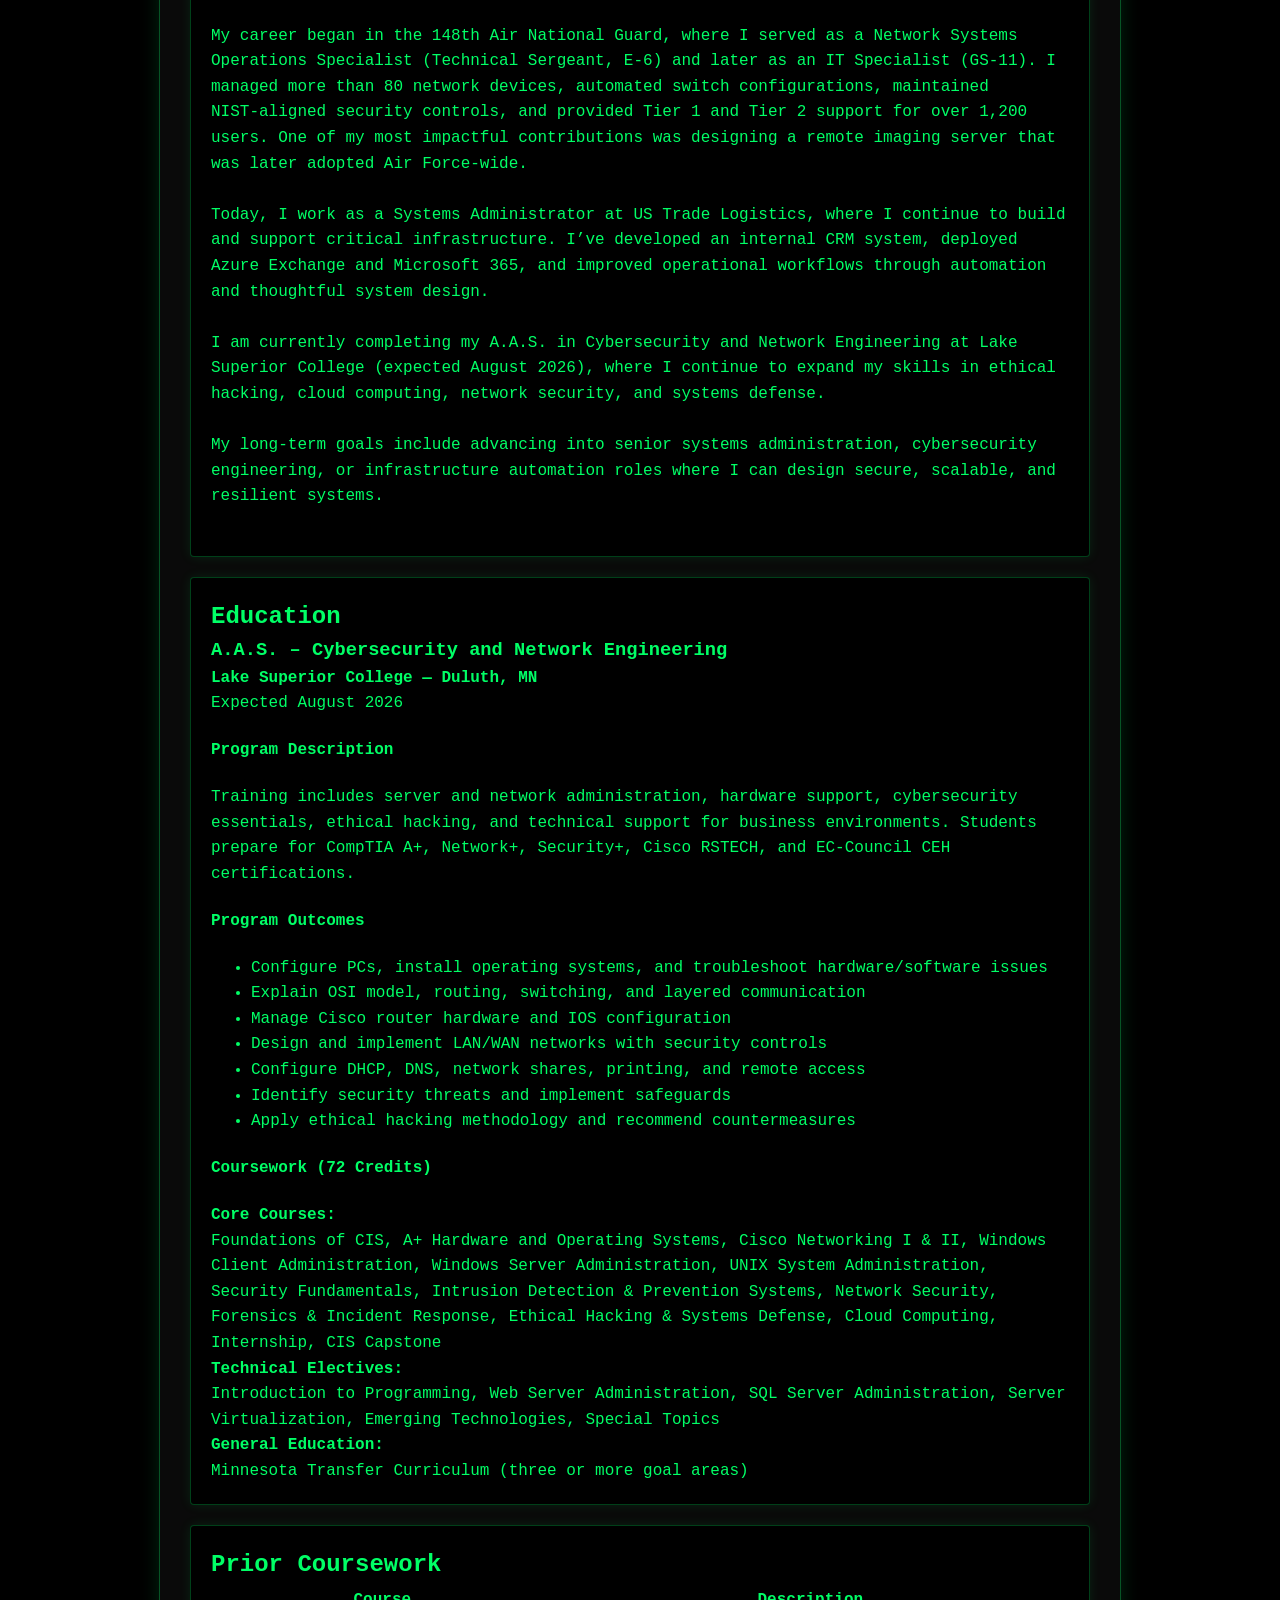
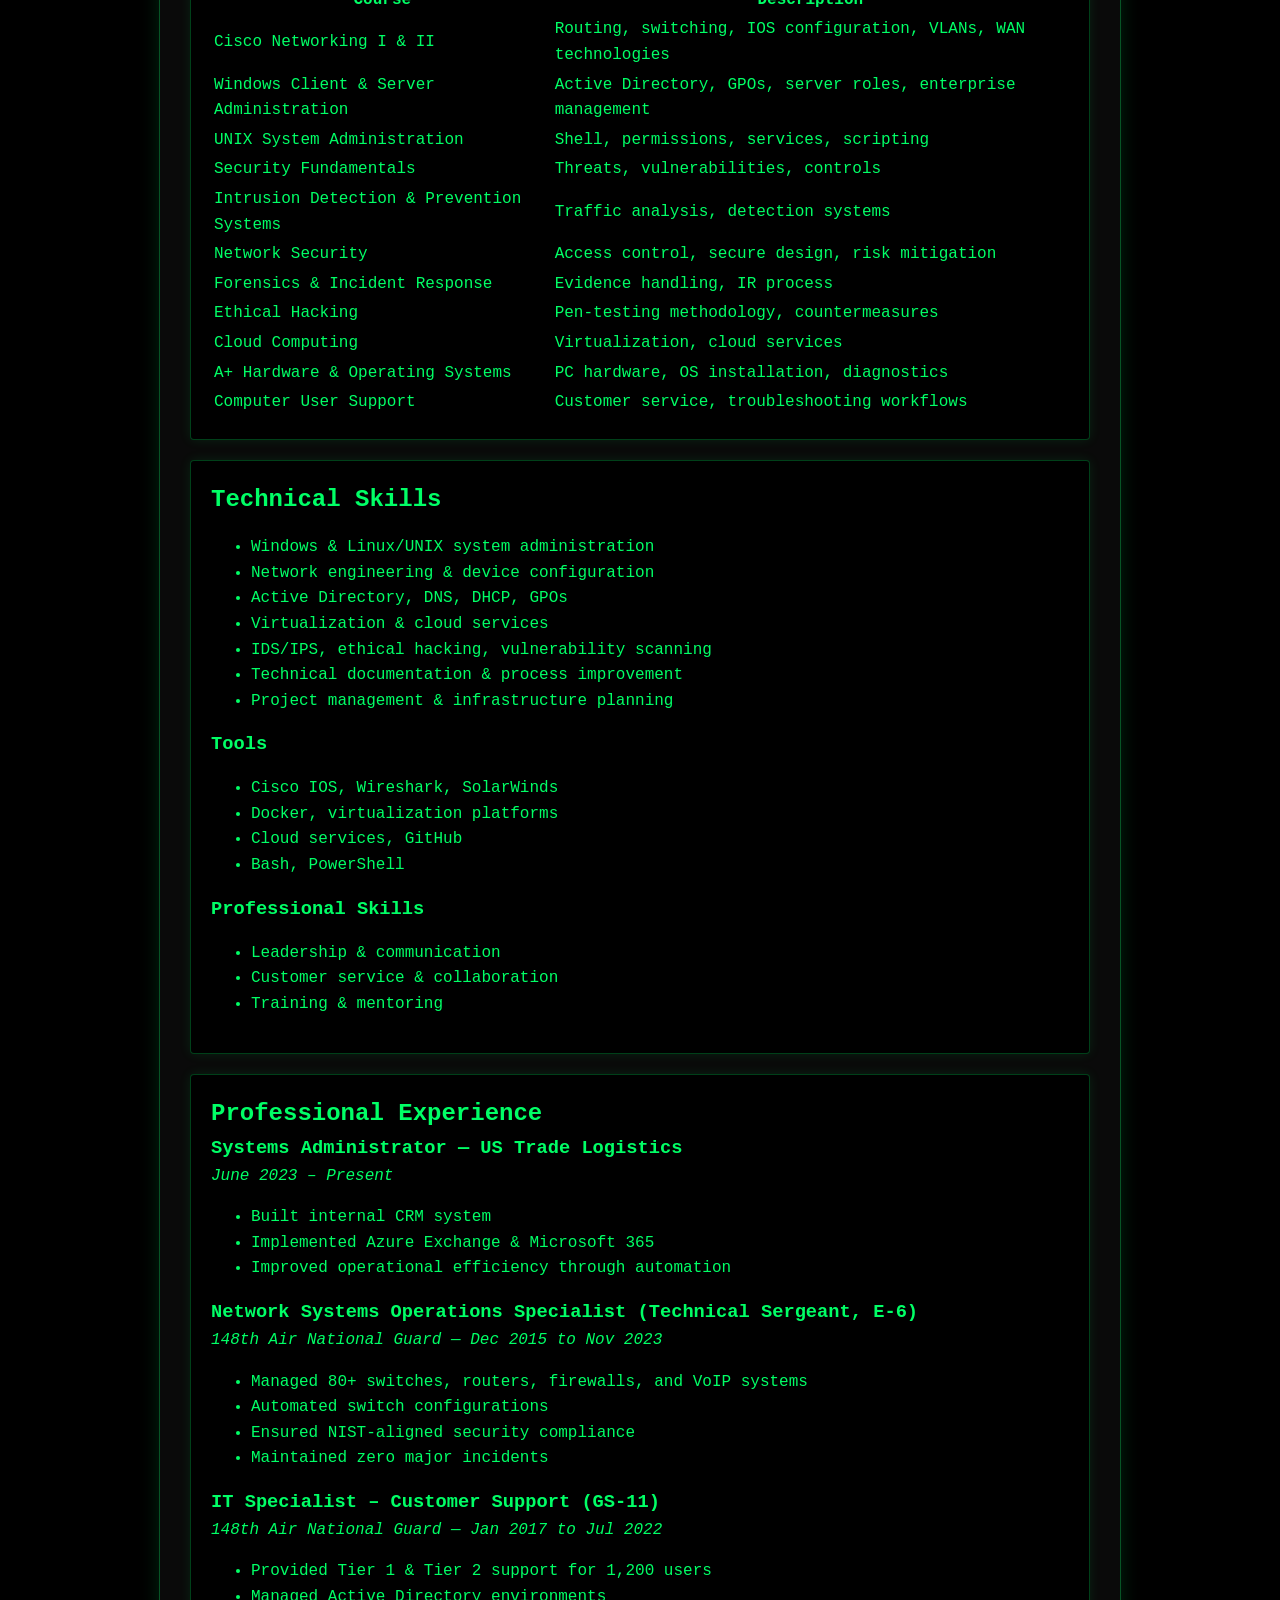
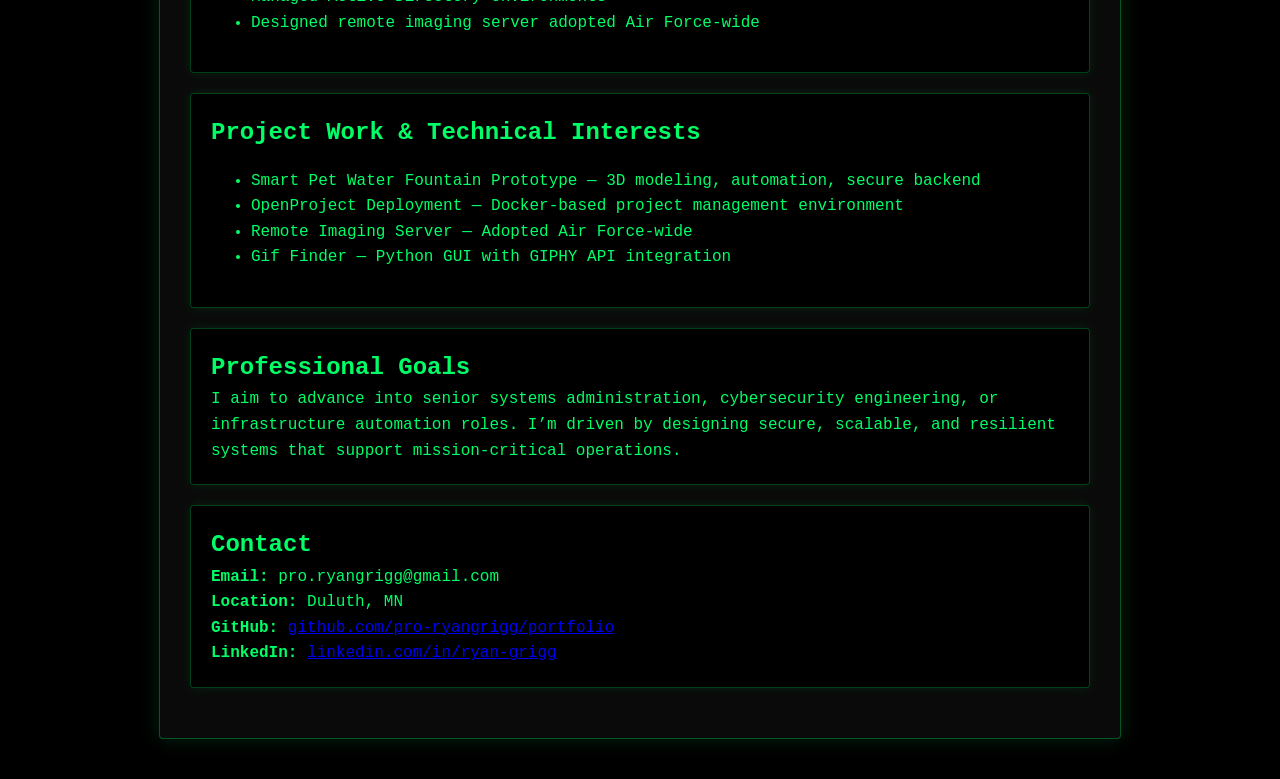
==== commit a983be71: "Update index.html Updated Image width to autosize" ====
--- a/about/index.html
+++ b/about/index.html
@@ -14,7 +14,7 @@
 
 <body>
     <div class="matrix-bg">
-        <canvas id="matrixCanvas"></canvas>
+        <canvas id="matrix"></canvas>
     </div>
 <header>
     <h1>Ryan Grigg</h1>
@@ -39,7 +39,7 @@
     <div class="card" style="text-align:center;">
         <img src="../images/Ryan_Pro.png" 
              alt="Professional Photo"
-             style="max-width:400px; border-radius:8px; display:block; margin:0 auto;">
+             style="max-width:100%; border-radius:8px;">
     </div>
 
     
--- a/assets/css/style.css
+++ b/assets/css/style.css
@@ -19,12 +19,12 @@
 }
 
 body {
-    font-family: 'Courier New', monospace; /* terminal font */
+    font-family: 'Courier New', monospace;
     background: var(--dark);
     color: var(--primary);
     line-height: 1.6;
-    text-shadow: 0 0 4px rgba(0,255,100,0.6); /* phosphor glow */
 }
+
 
 /* -------------------------
    HEADER + NAVIGATION
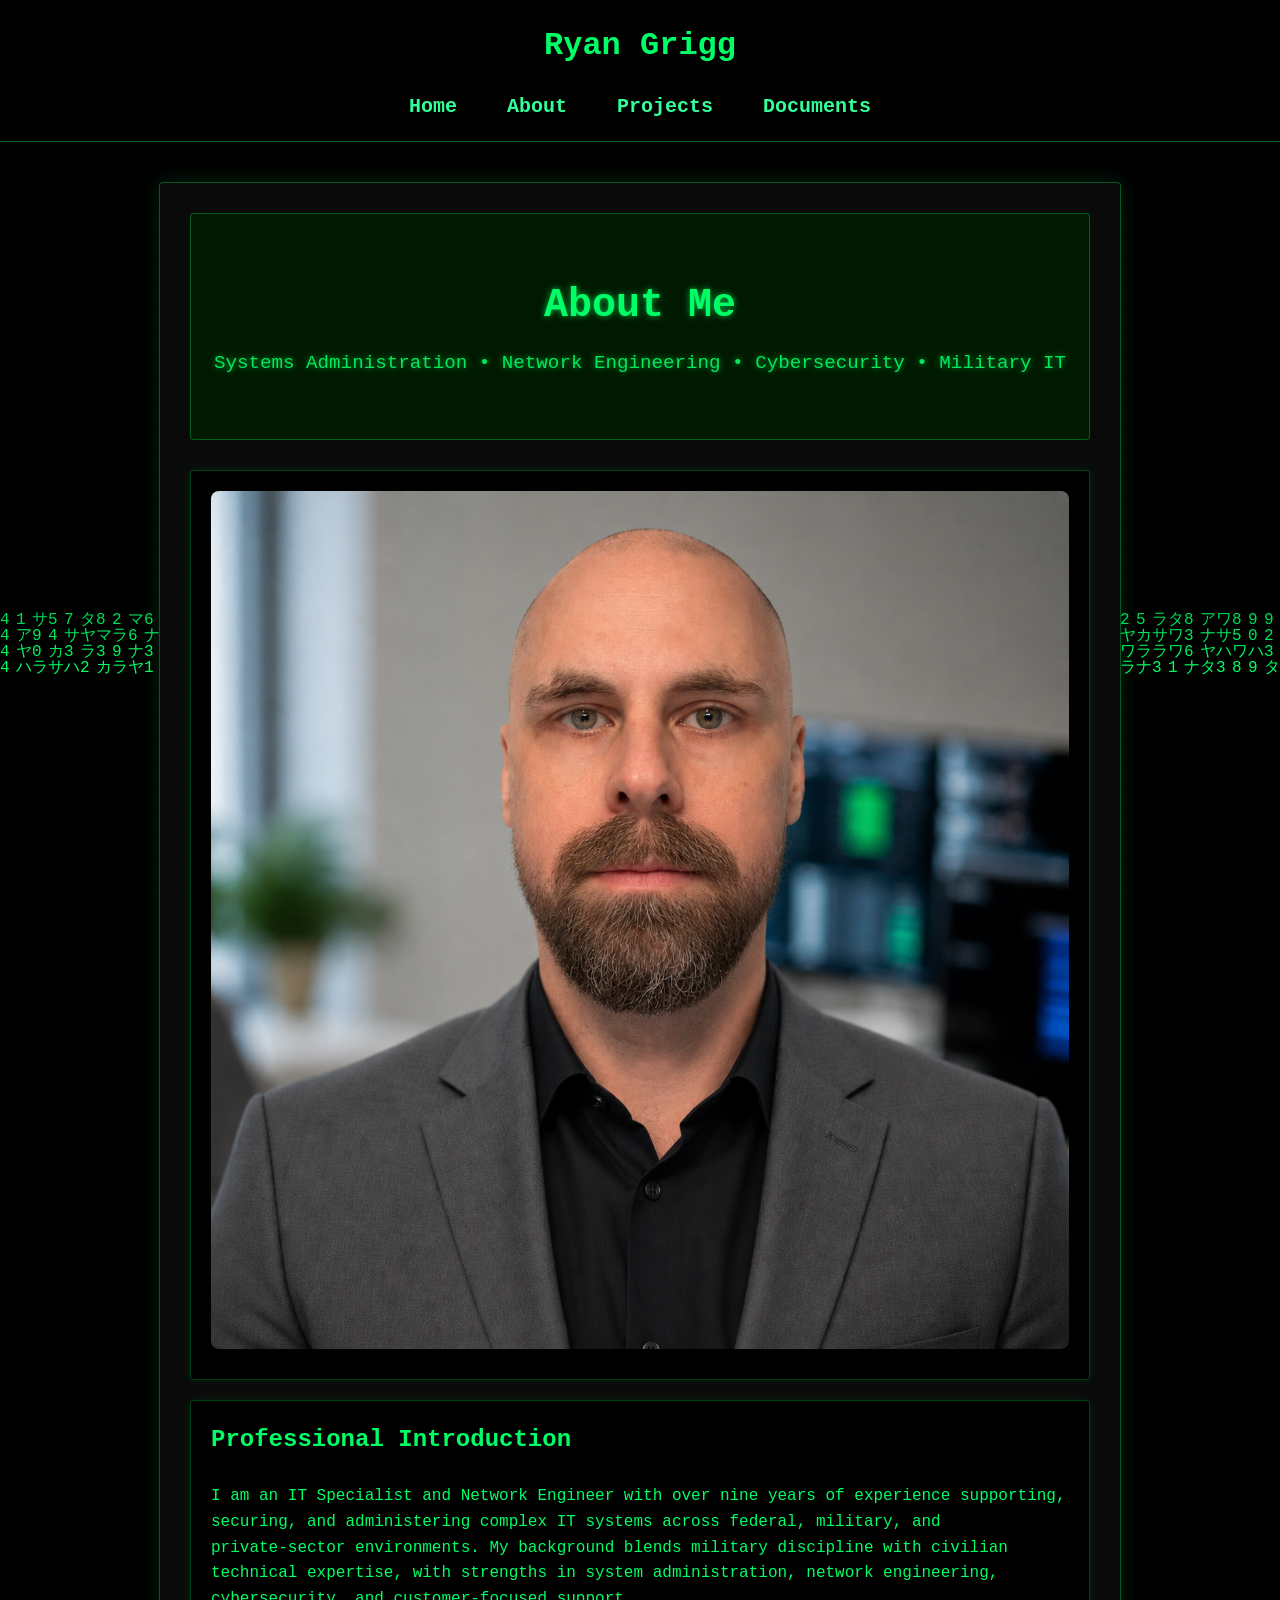
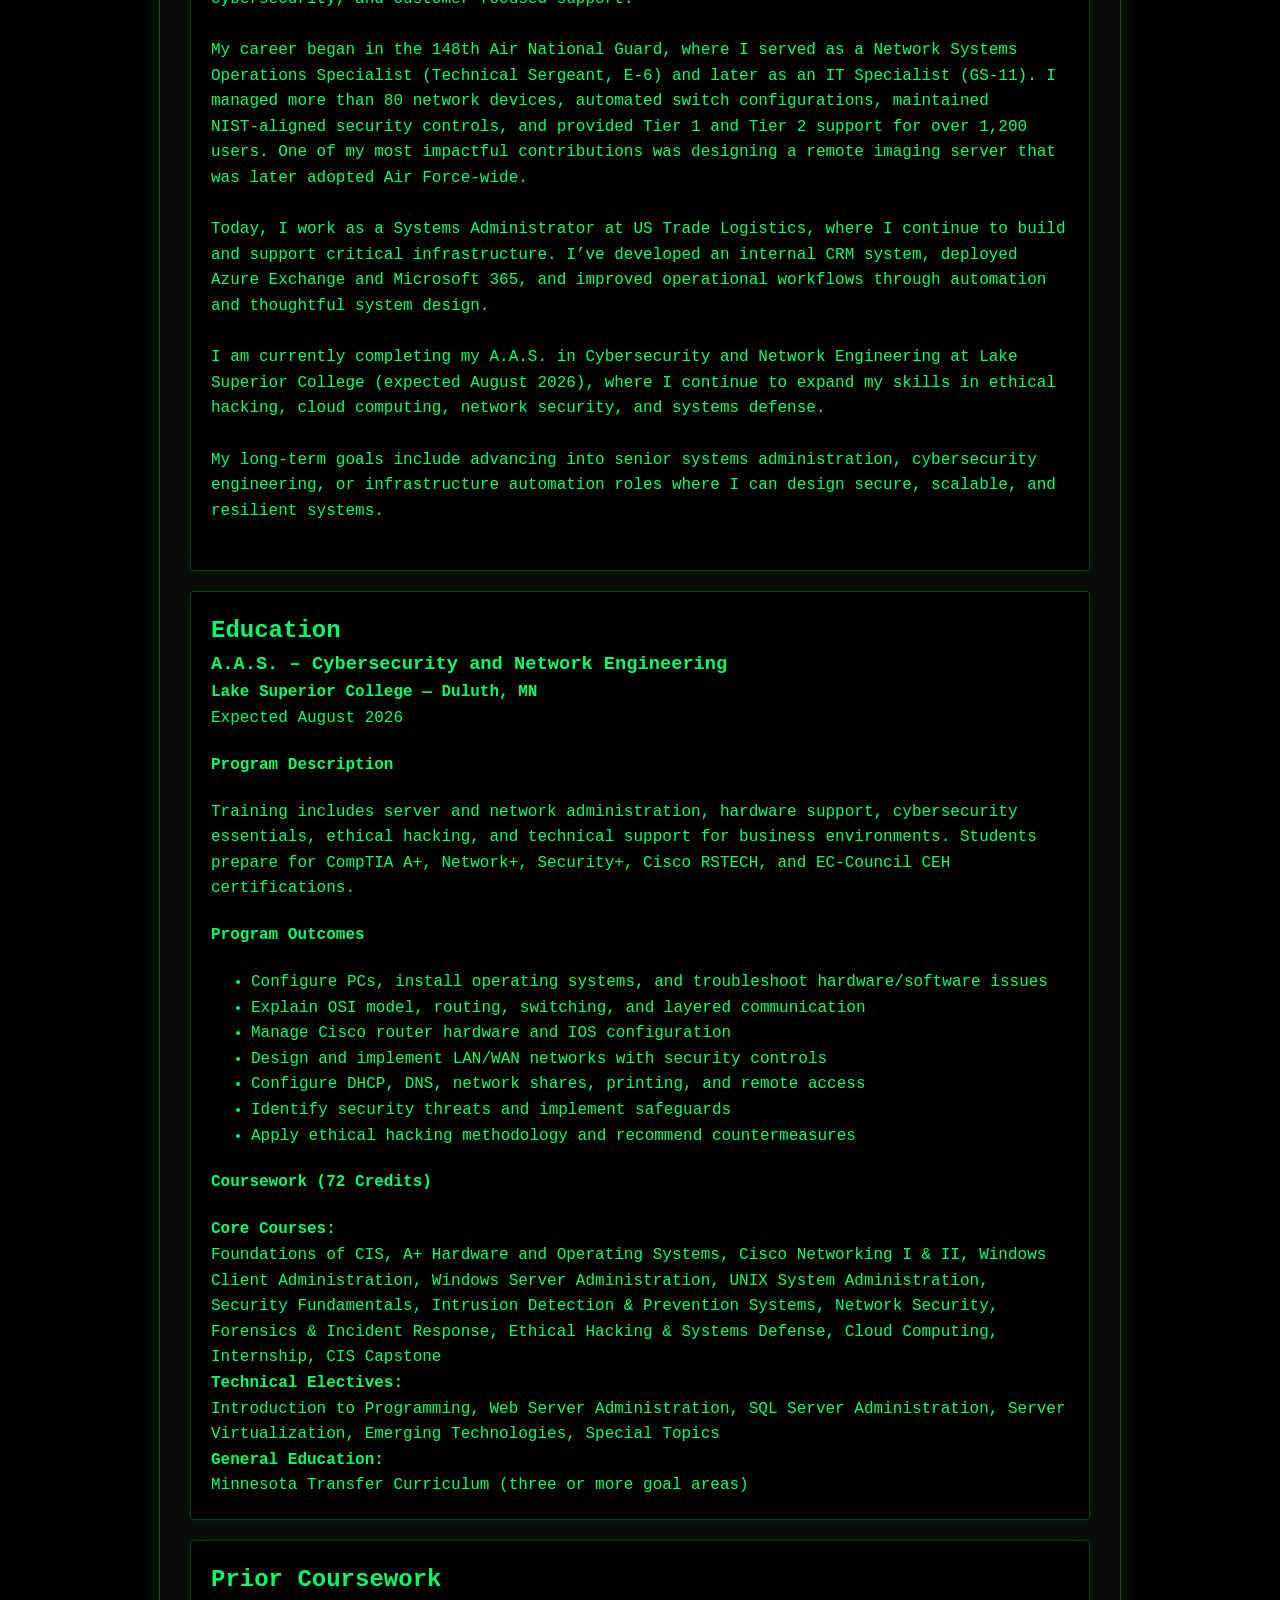
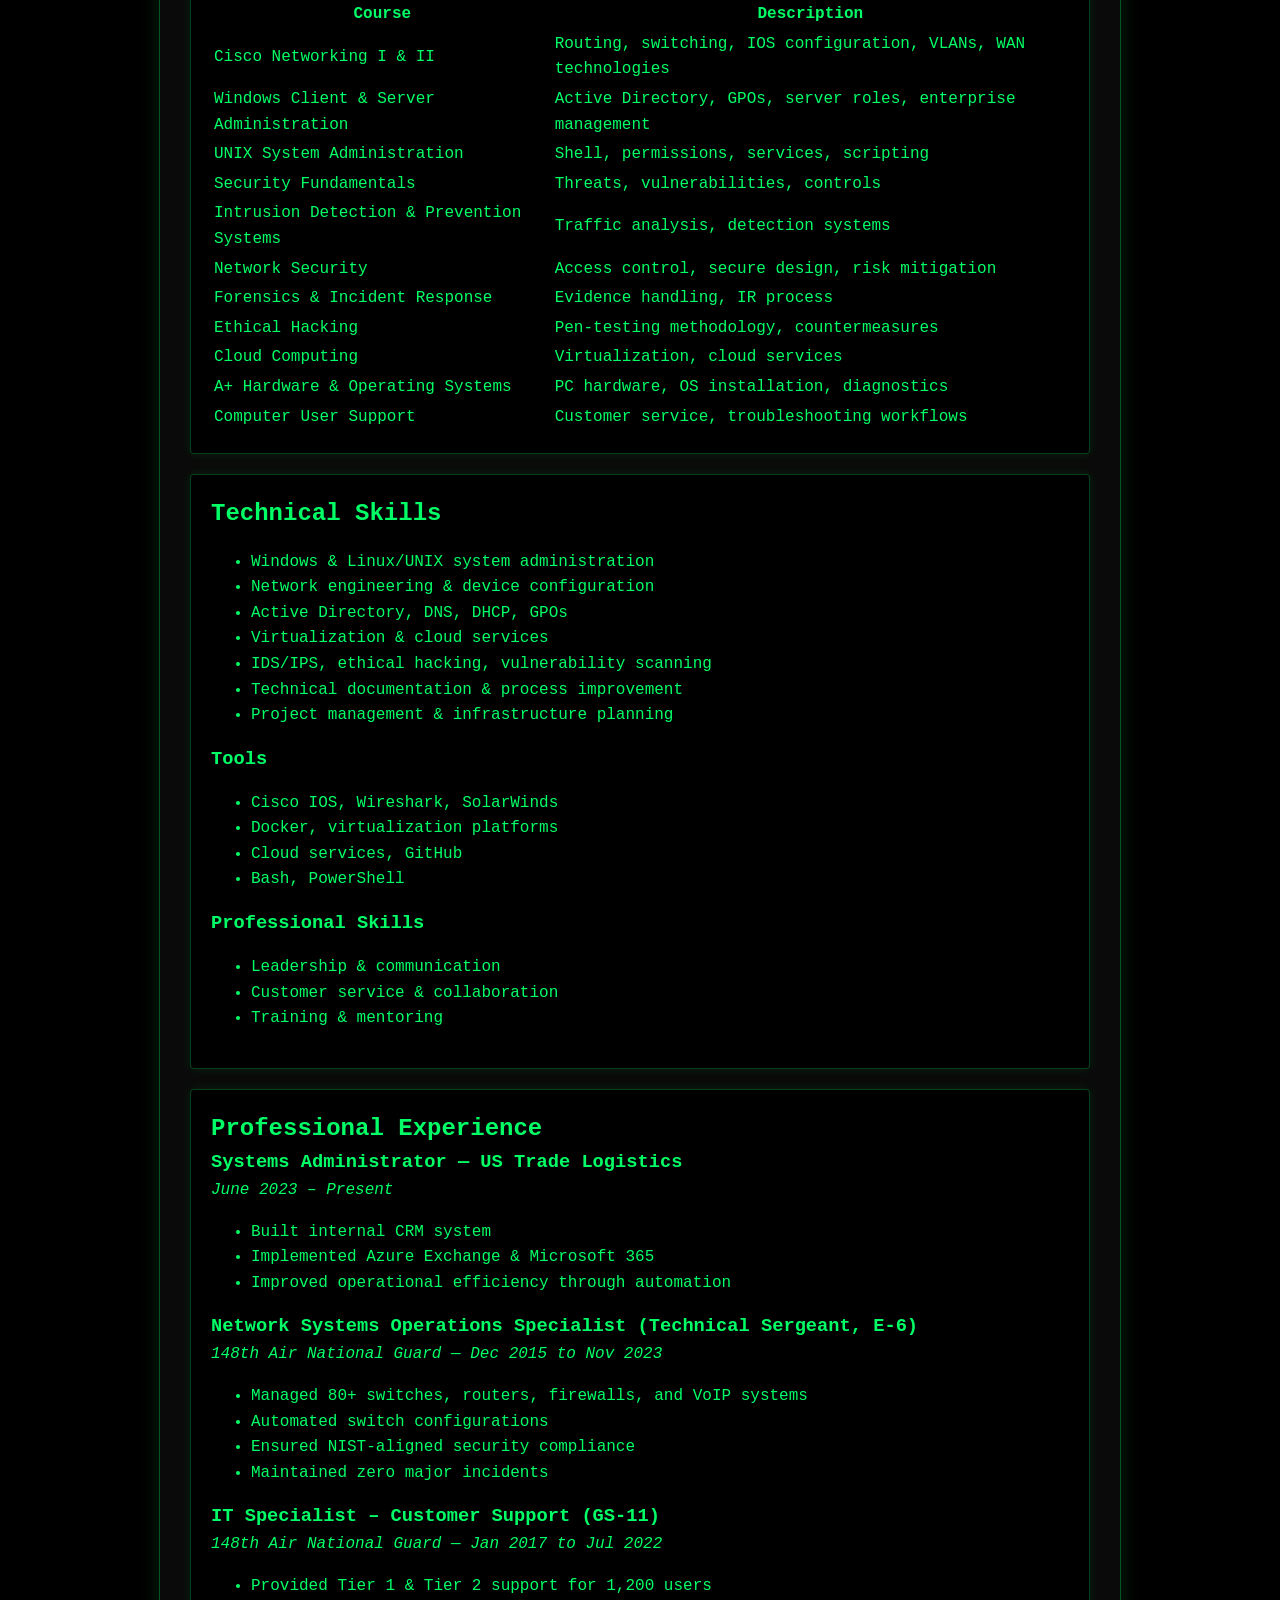
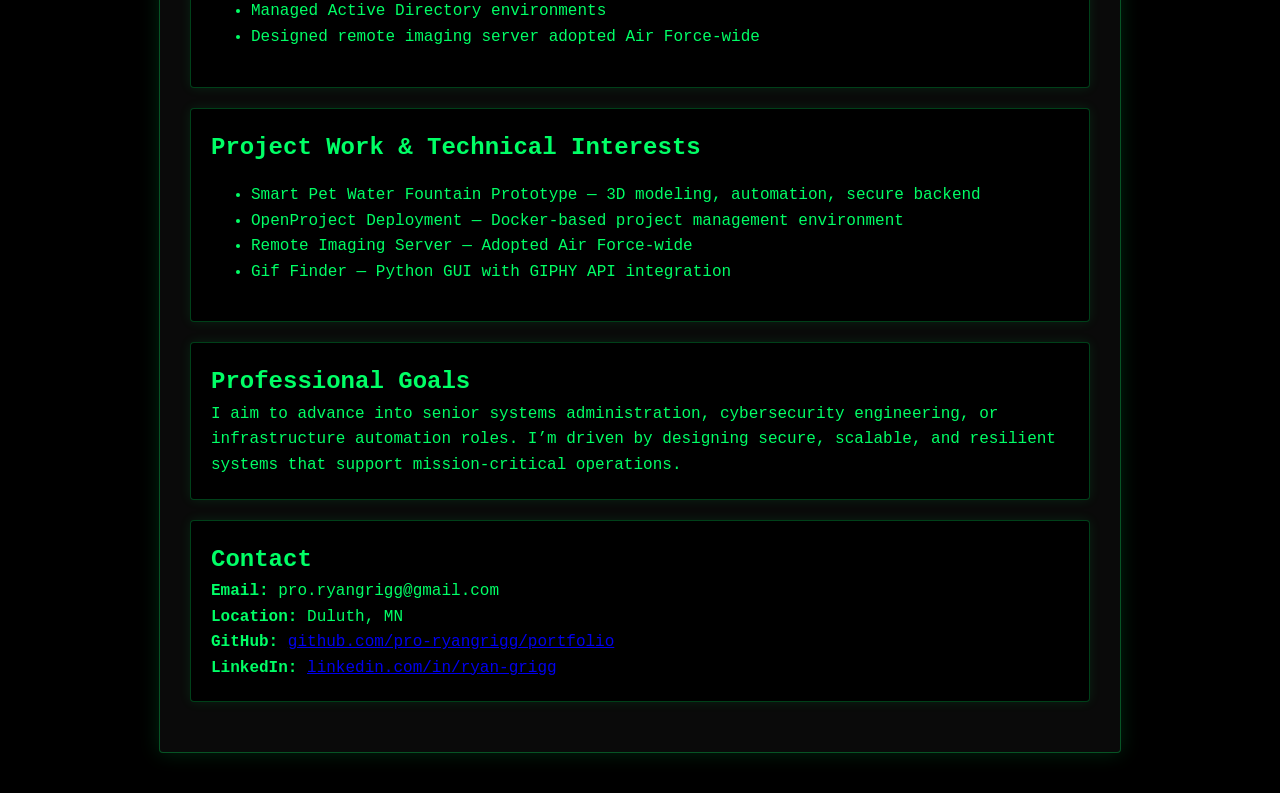
==== commit f407fe81: "Update index.html Updated nav toggle" ====
--- a/about/index.html
+++ b/about/index.html
@@ -18,6 +18,9 @@
     </div>
 <header>
     <h1>Ryan Grigg</h1>
+    <div class="nav-toggle" onclick="document.querySelector('nav').classList.toggle('open')">
+        ☰
+    </div>
     <nav>
         <a href="../">Home</a>
         <a href="../about/">About</a>
--- a/assets/css/style.css
+++ b/assets/css/style.css
@@ -23,35 +23,100 @@
     background: var(--dark);
     color: var(--primary);
     line-height: 1.6;
-}
-
-
-/* -------------------------
-   HEADER + NAVIGATION
--------------------------- */
+    animation: crt-flicker 0.15s infinite;
+}
+
+/* -------------------------
+   HEADER + NAVIGATION (UPGRADED)
+-------------------------- */
+
 header {
     background: #000000;
     color: var(--primary);
-    padding: 20px;
+    padding: 20px 0 10px 0;
     text-align: center;
     border-bottom: 1px solid rgba(0,255,100,0.4);
-}
-
+    position: sticky;
+    top: 0;
+    z-index: 1000;
+}
+
+/* NAV CONTAINER */
 nav {
-    margin-top: 10px;
-}
-
+    display: flex;
+    justify-content: center;
+    align-items: center;
+    gap: 22px;
+    margin-top: 12px;
+}
+
+/* NAV LINKS */
 nav a {
-    color: var(--light);
-    margin: 0 15px;
+    font-size: 1.25rem;
+    font-weight: 700;
+    color: var(--accent);
     text-decoration: none;
-    font-weight: bold;
-    transition: color 0.2s ease, text-shadow 0.2s ease;
-}
-
+    padding: 8px 14px;
+    border-radius: 6px;
+    transition:
+        color 0.25s ease,
+        background-color 0.25s ease,
+        text-shadow 0.25s ease,
+        transform 0.25s ease;
+}
+
+/* HOVER EFFECT */
 nav a:hover {
     color: var(--primary);
-    text-shadow: 0 0 8px var(--primary);
+    background-color: rgba(0,255,100,0.12);
+    text-shadow: 0 0 10px var(--primary);
+    transform: translateY(-2px);
+}
+
+/* ACTIVE PAGE HIGHLIGHT */
+nav a.active {
+    color: var(--primary);
+    background-color: rgba(0,255,100,0.18);
+    border: 1px solid rgba(0,255,100,0.35);
+    text-shadow: 0 0 10px var(--primary);
+}
+
+/* MOBILE NAVIGATION */
+@media (max-width: 700px) {
+
+    header {
+        padding-bottom: 20px;
+    }
+
+    nav {
+        display: none;
+        flex-direction: column;
+        gap: 14px;
+        margin-top: 15px;
+    }
+
+    .nav-toggle {
+        display: block;
+        cursor: pointer;
+        font-size: 1.8rem;
+        color: var(--accent);
+        margin-top: 10px;
+        transition: color 0.25s ease;
+    }
+
+    .nav-toggle:hover {
+        color: var(--primary);
+        text-shadow: 0 0 10px var(--primary);
+    }
+
+    nav.open {
+        display: flex;
+    }
+}
+
+/* Desktop: hide hamburger */
+.nav-toggle {
+    display: none;
 }
 
 /* -------------------------
@@ -164,10 +229,6 @@
     100% { opacity: 1; }
 }
 
-body {
-    animation: crt-flicker 0.15s infinite;
-}
-
 /* -------------------------
    MATRIX FALLING CODE BACKGROUND
 -------------------------- */
@@ -188,4 +249,3 @@
     height: 100%;
     display: block;
 }
-
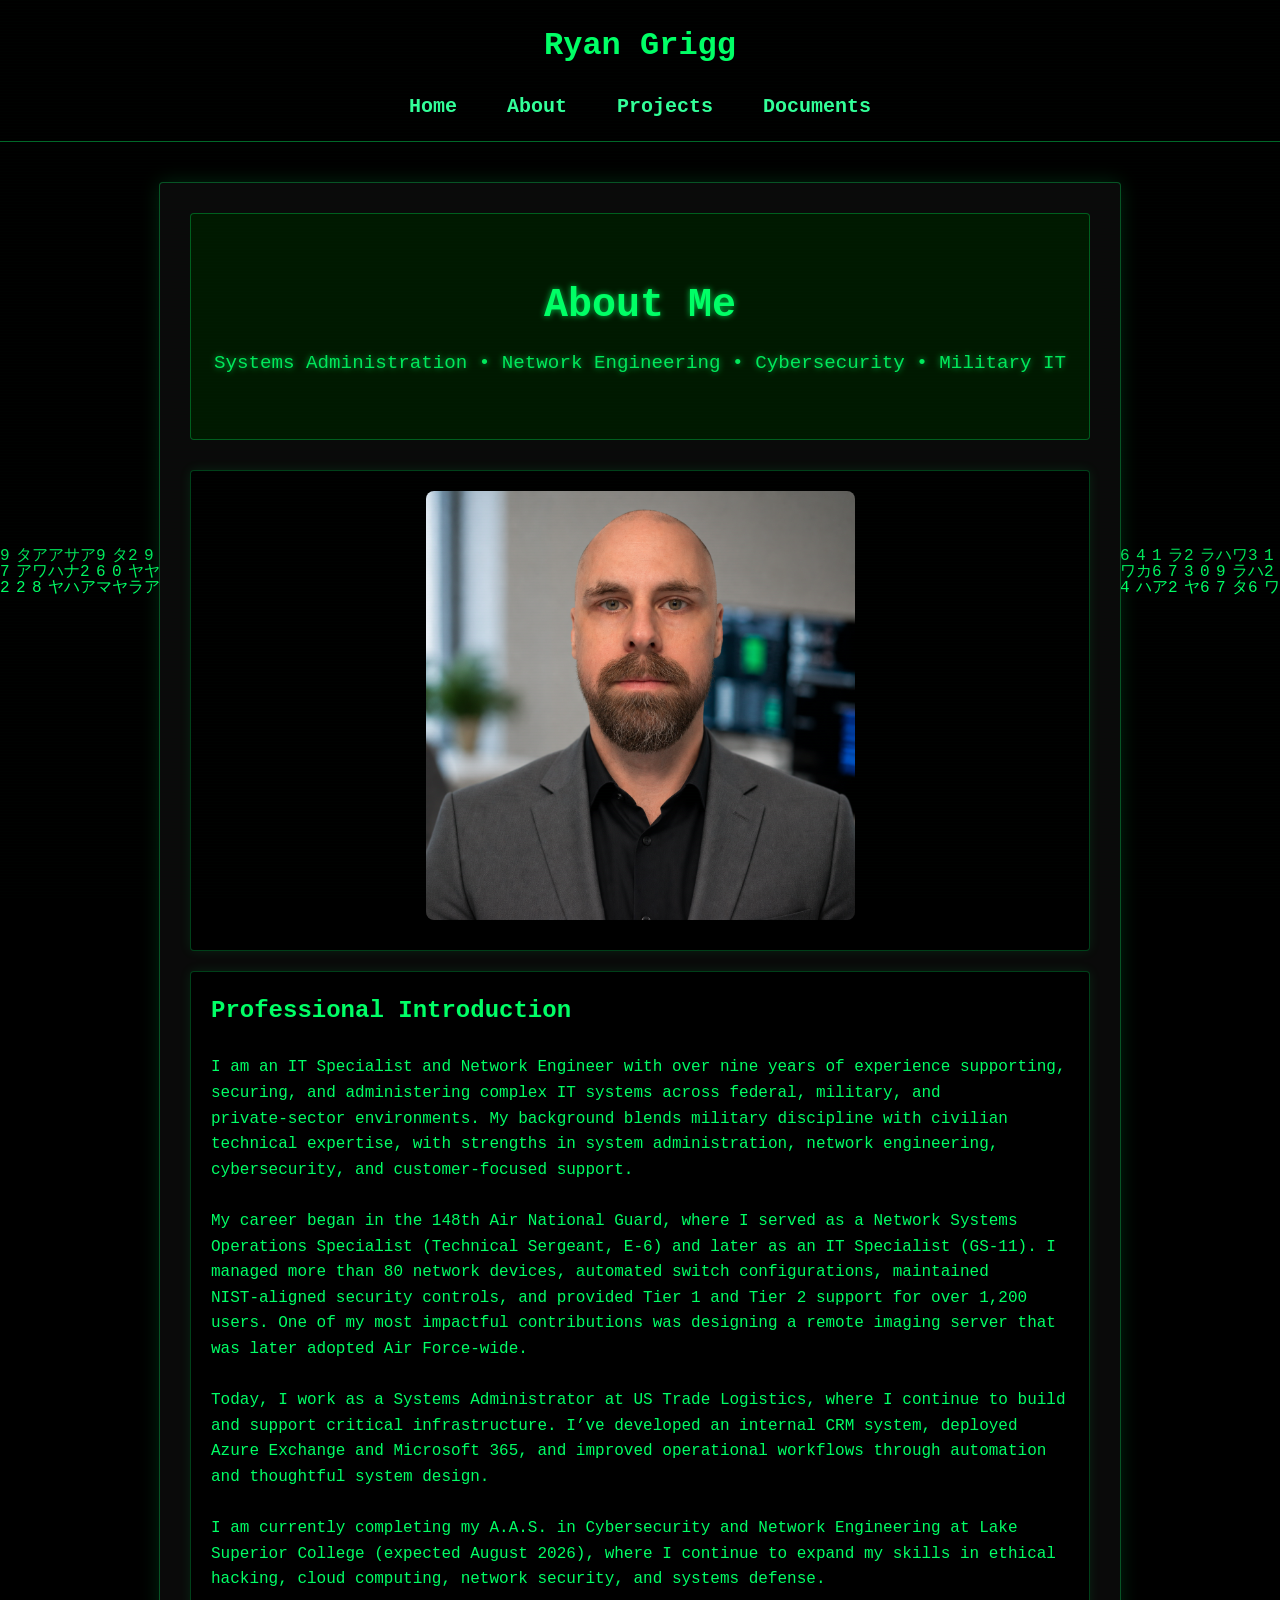
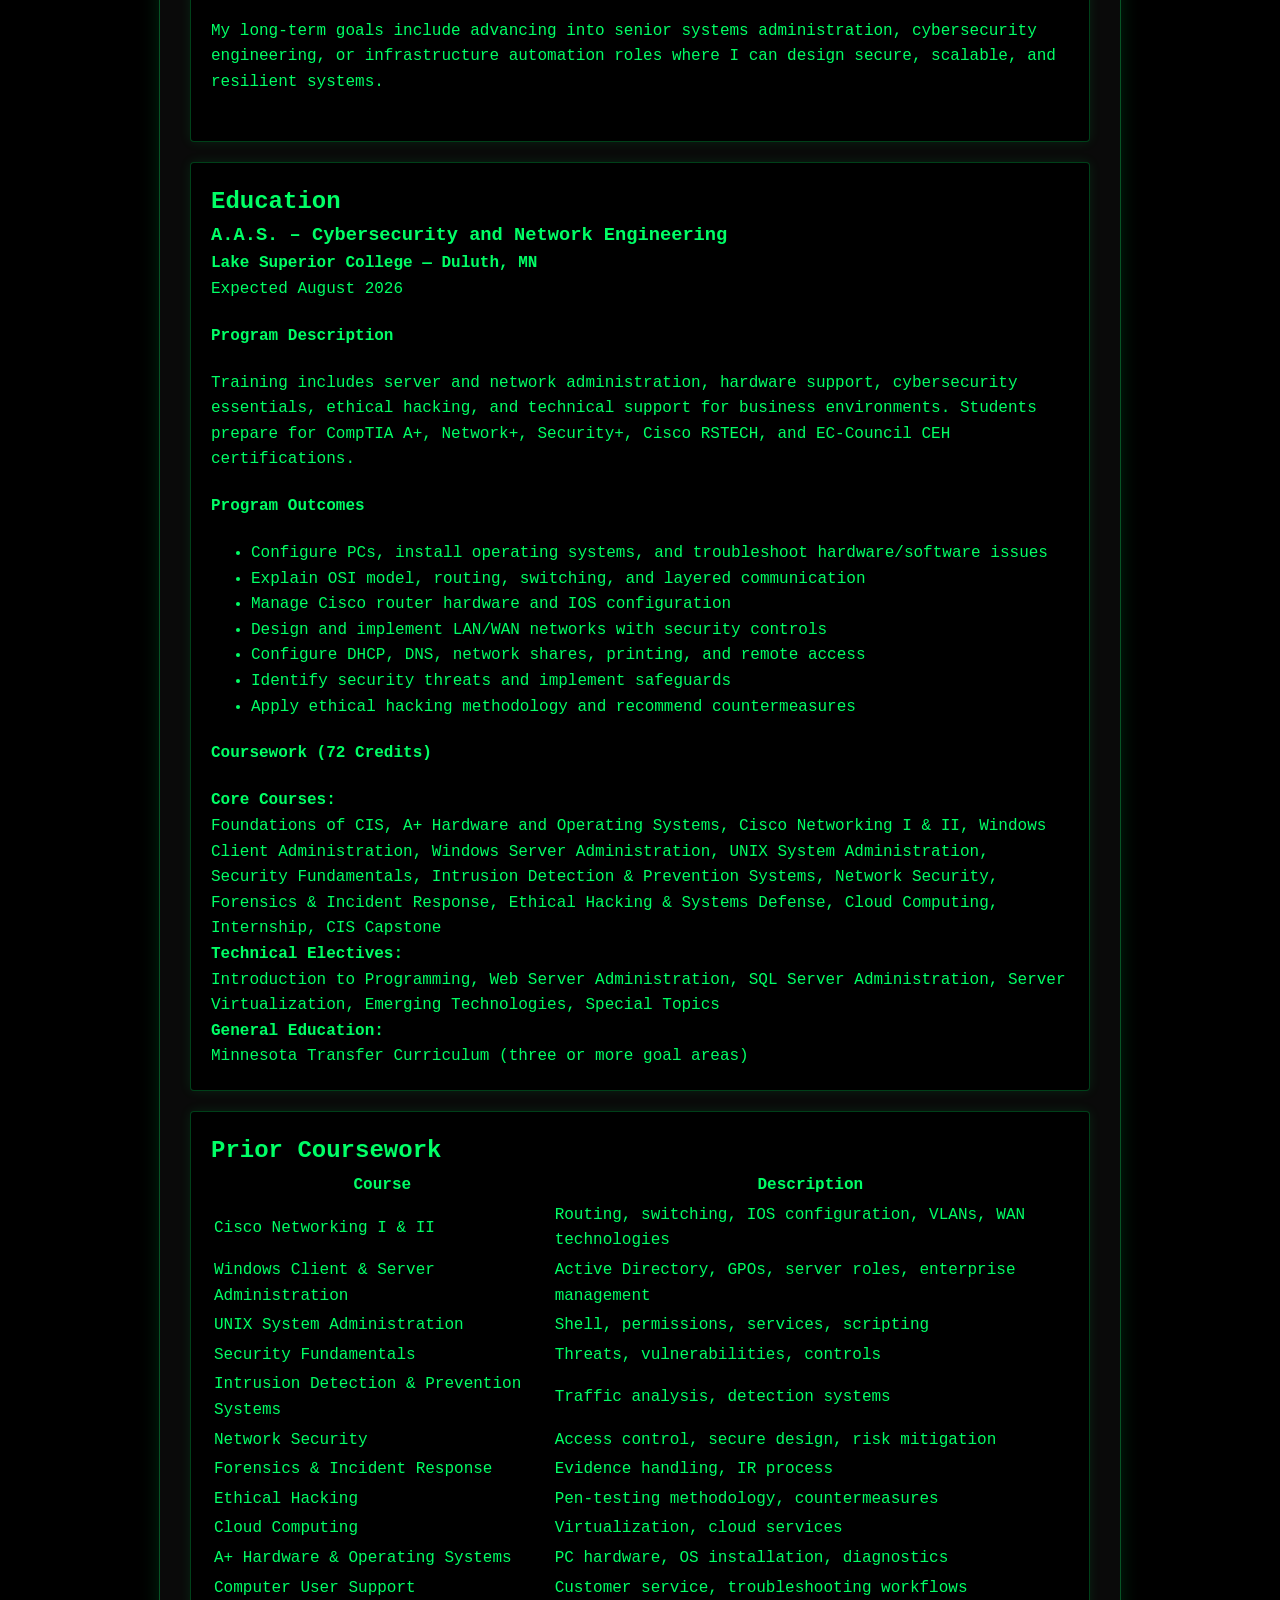
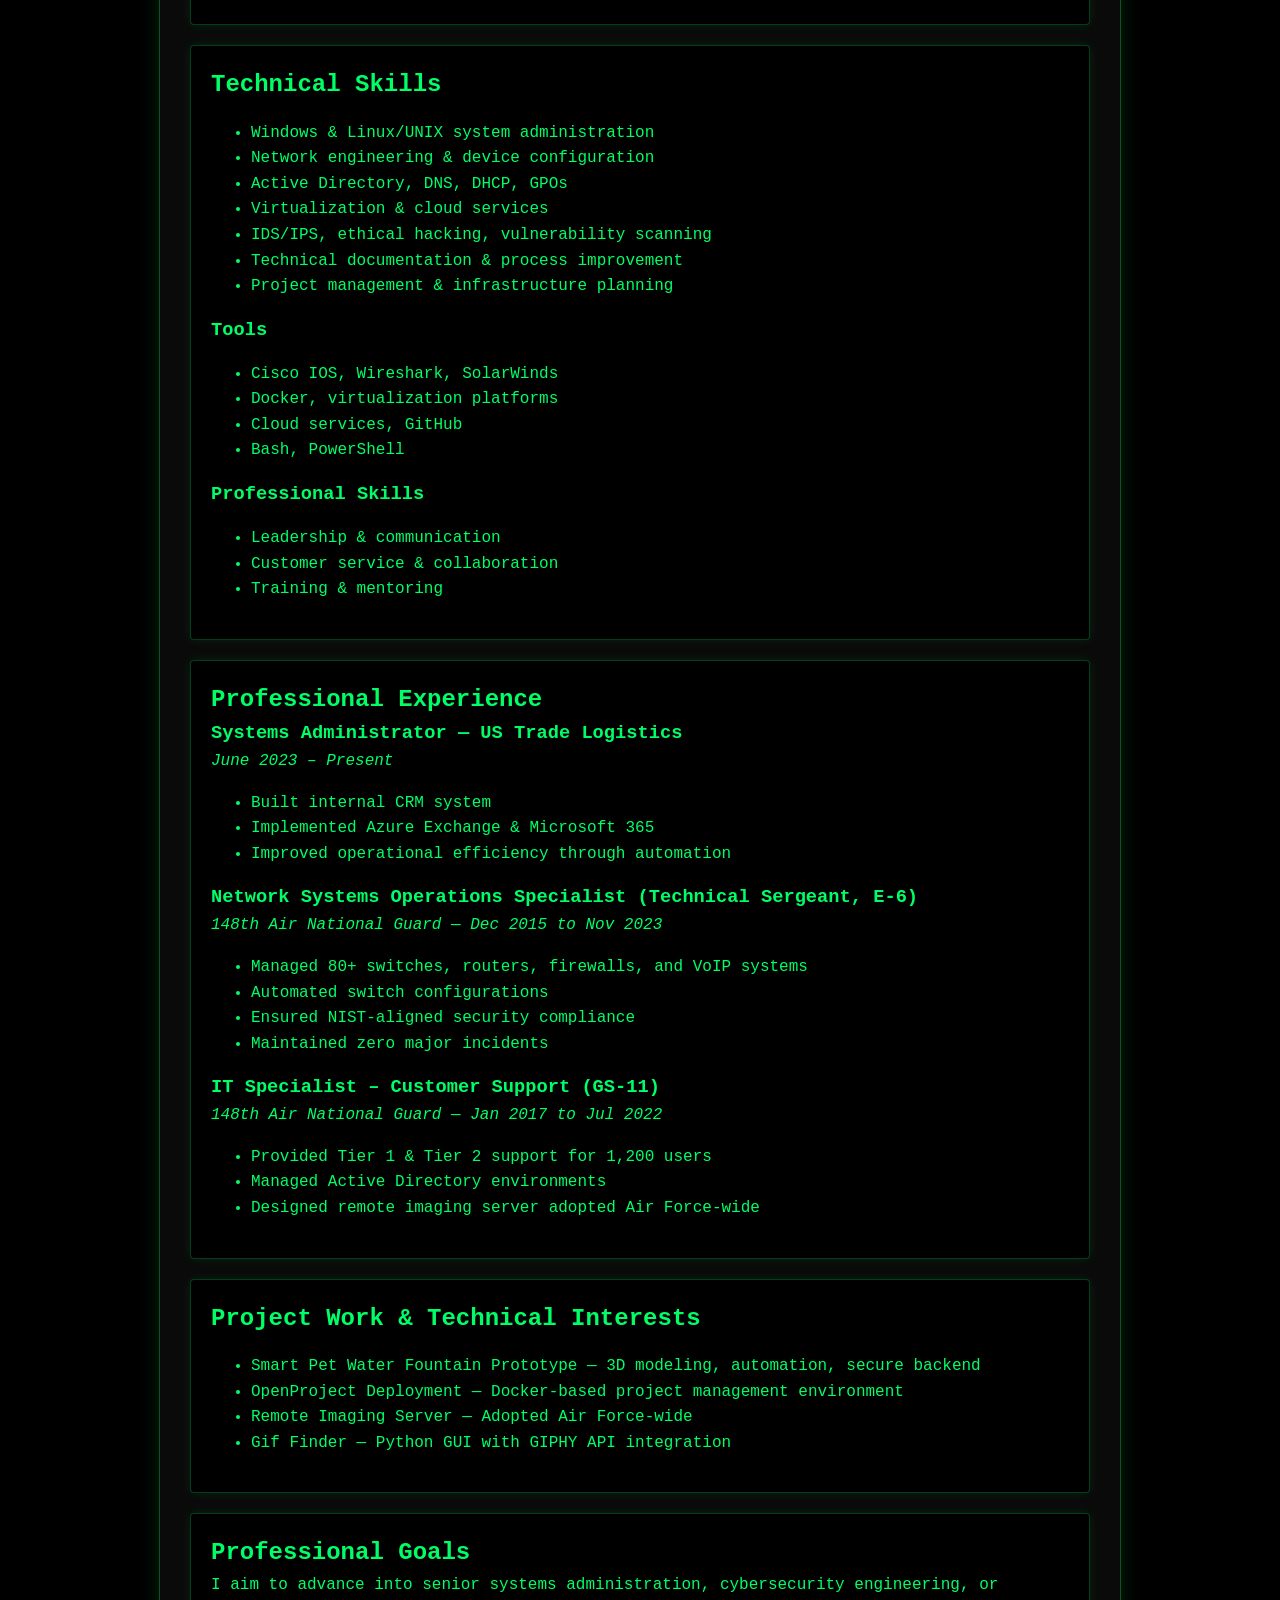
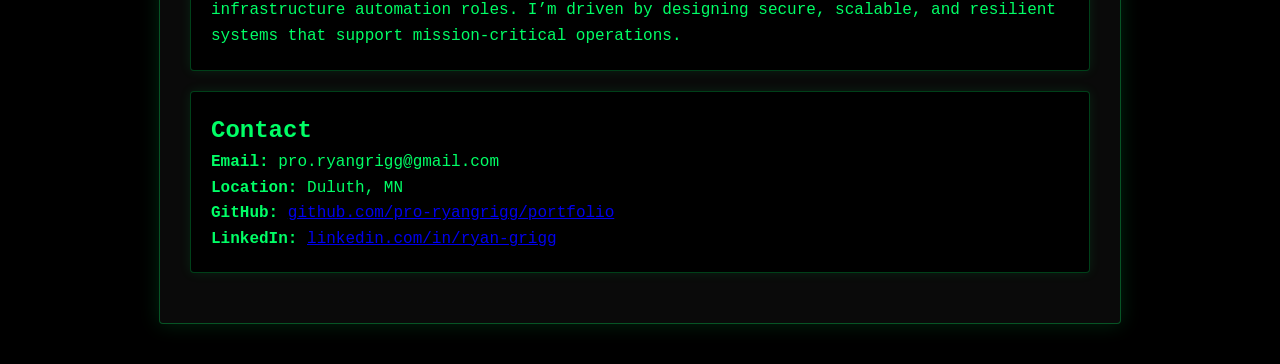
==== commit 794d4384: "Update index.html Altered max-width" ====
--- a/about/index.html
+++ b/about/index.html
@@ -42,7 +42,7 @@
     <div class="card" style="text-align:center;">
         <img src="../images/Ryan_Pro.png" 
              alt="Professional Photo"
-             style="max-width:100%; border-radius:8px;">
+             style="max-width:50%; border-radius:8px;">
     </div>
 
     
--- a/assets/css/style.css
+++ b/assets/css/style.css
@@ -81,13 +81,28 @@
     text-shadow: 0 0 10px var(--primary);
 }
 
-/* MOBILE NAVIGATION */
+/* Desktop: hide hamburger */
+.nav-toggle {
+    display: none;
+}
+
+/* -------------------------
+   MOBILE NAVIGATION (FIXED + INTEGRATED)
+-------------------------- */
 @media (max-width: 700px) {
 
+    /* Shrink header so toggle stays visible */
     header {
-        padding-bottom: 20px;
-    }
-
+        padding: 10px 0 5px 0;
+    }
+
+    /* Shrink title so it doesn't push toggle off-screen */
+    h1 {
+        font-size: 1.6rem;
+        margin-bottom: 6px;
+    }
+
+    /* Hide normal nav layout */
     nav {
         display: none;
         flex-direction: column;
@@ -95,28 +110,24 @@
         margin-top: 15px;
     }
 
-    .nav-toggle {
+   .nav-toggle {
         display: block;
         cursor: pointer;
         font-size: 1.8rem;
         color: var(--accent);
-        margin-top: 10px;
-        transition: color 0.25s ease;
-    }
+        margin-top: 4px;
+        transition: color 0.25s ease; 
+   }
 
     .nav-toggle:hover {
         color: var(--primary);
         text-shadow: 0 0 10px var(--primary);
     }
 
+    /* When toggle is pressed, show nav */
     nav.open {
         display: flex;
     }
-}
-
-/* Desktop: hide hamburger */
-.nav-toggle {
-    display: none;
 }
 
 /* -------------------------
